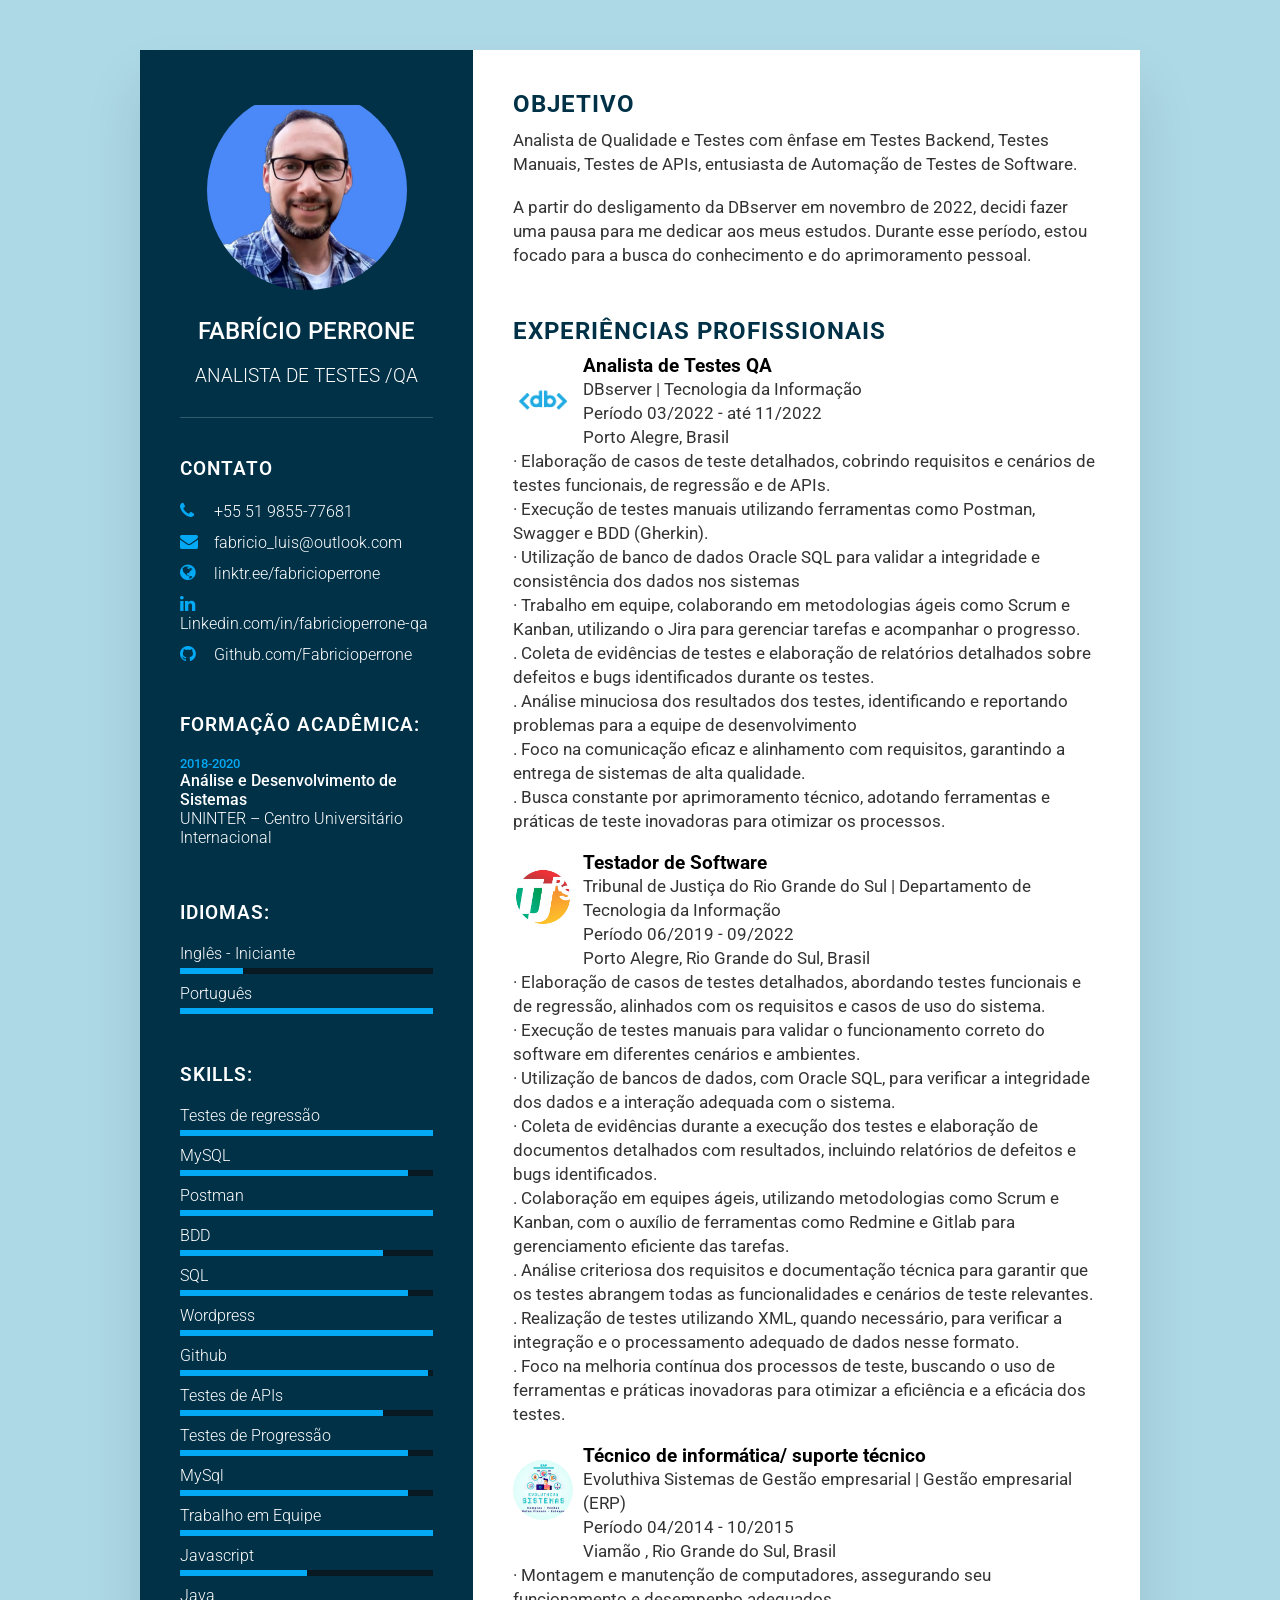
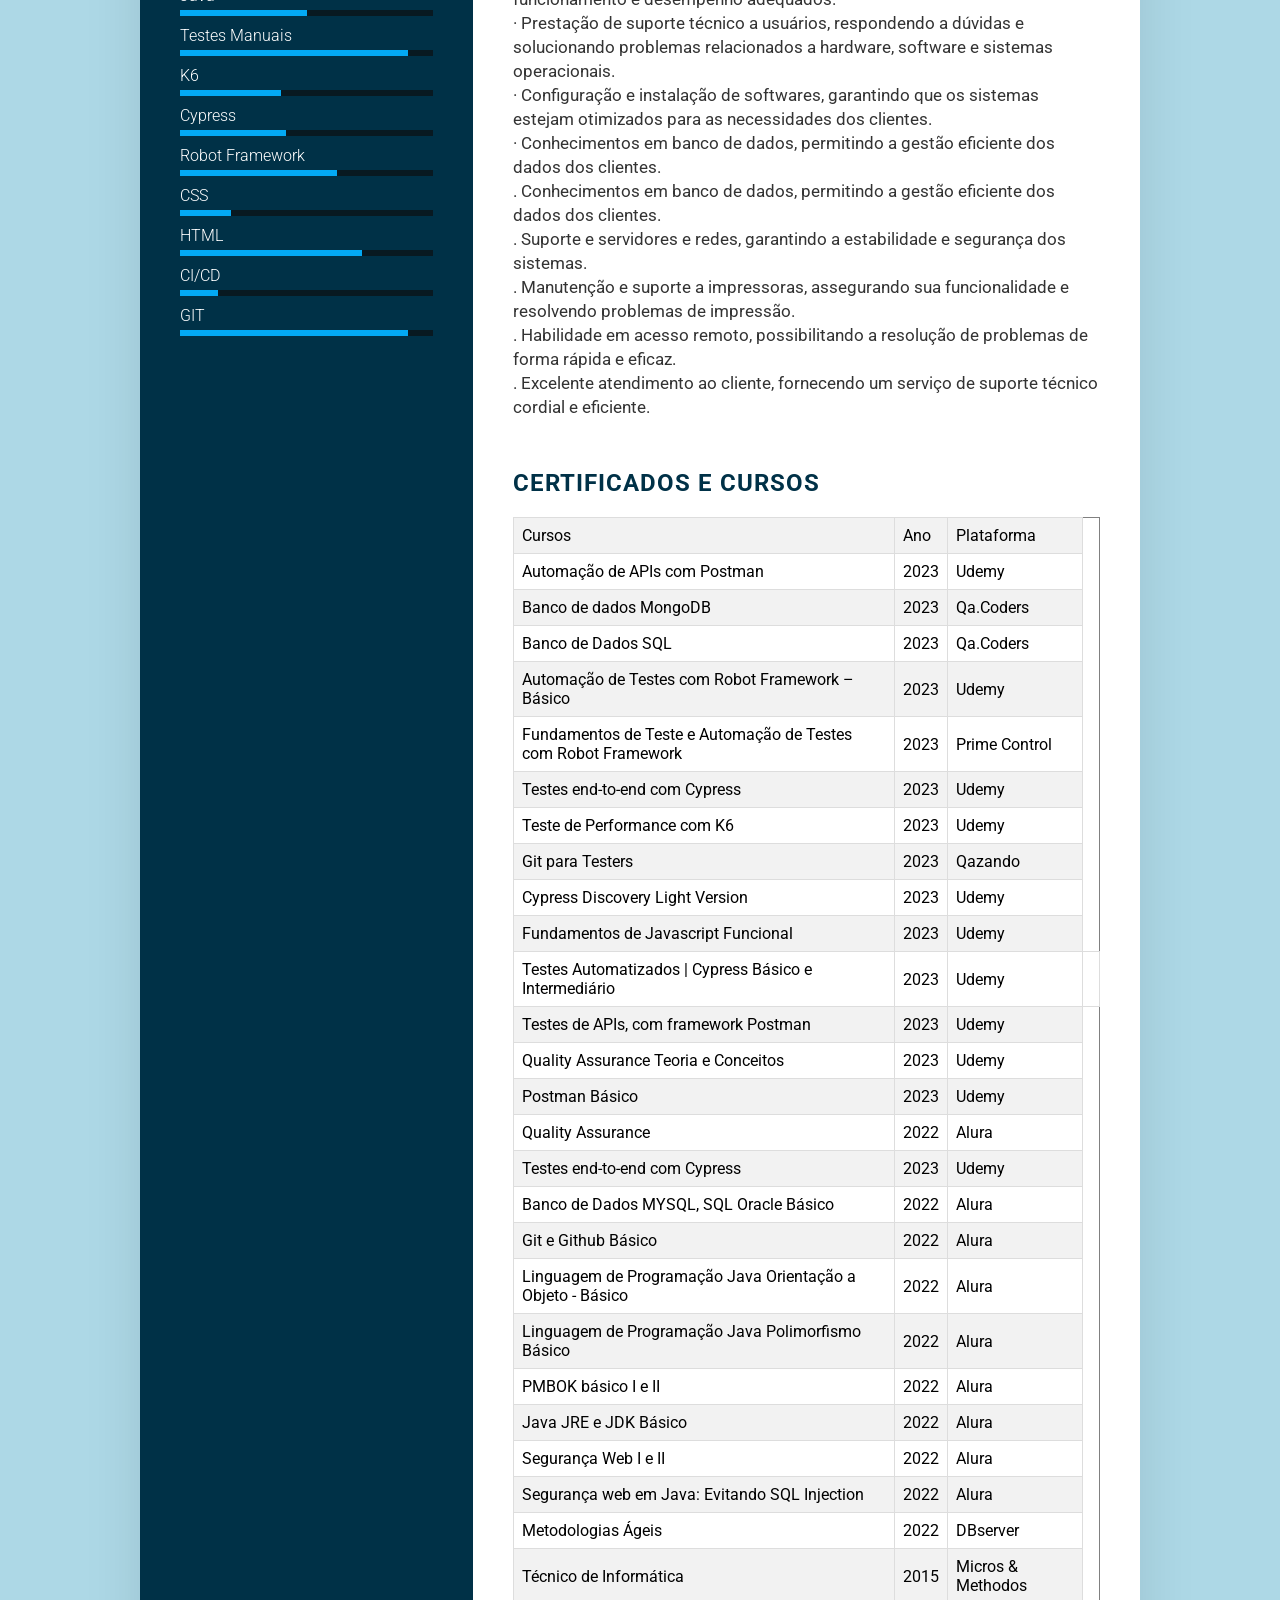
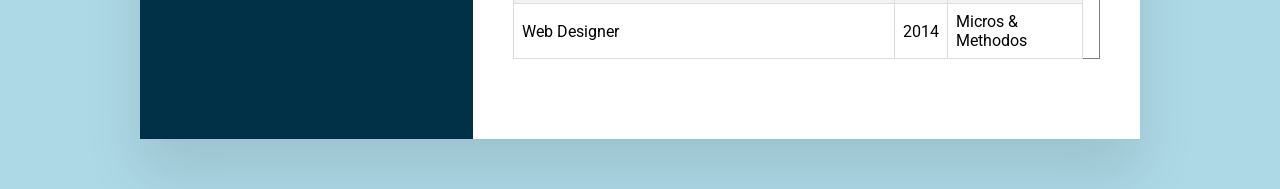
==== index.html @ db8739be "skills" ====
<!doctype html>
<html>
    <head>
        <meta charset="utf-8">
        <meta name="viewport" content="width=device-width, initial-scale=1.0">
        <title>Currículo</title>
        <link rel="stylesheet" type="text/css" href="css/style.css">
        <link rel="icon" type="image/jpg" href="images/bug.png" />
        <link rel="preconnect" href="https://fonts.googleapis.com">
        <link rel="preconnect" href="https://fonts.gstatic.com" crossorigin>
        <link href="https://fonts.googleapis.com/css2?family=Poppins&display=swap" rel="stylesheet">
        <link rel="stylesheet" href="https://cdnjs.cloudflare.com/ajax/libs/font-awesome/4.7.0/css/font-awesome.css" integrity="sha512-5A8nwdMOWrSz20fDsjczgUidUBR8liPYU+WymTZP1lmY9G6Oc7HlZv156XqnsgNUzTyMefFTcsFH/tnJE/+xBg==" crossorigin="anonymous" referrerpolicy="no-referrer" />
        <link rel="preconnect" href="https://fonts.googleapis.com">
        <link rel="preconnect" href="https://fonts.gstatic.com" crossorigin>
        <link href="https://fonts.googleapis.com/css2?family=Roboto:wght@300;400&display=swap" rel="stylesheet">
    </head>

    <body>
        <div class="container">

            <!-- Lado Esquerdo do currículo. -->

            <div class="left-Side"> <!-- Abre div lado esquerdo. -->
                <div class="profileText">
                    <div class="imgBx">
                        <img src="images/eu3 (1).jpg" width="300" height="250" width="180">
                        <!--<img src="images/eu.jpg" alt="Logo">-->
                    </div>
                    <h2>Fabrício Perrone<br><span>ANALISTA DE TESTES /QA</span></h2>
                </div>

                <!-- Parte de contato. -->

                <div class="contactInfo">
                    <h3 class="title">Contato</h3>
                    <ul>
                        <li>
                            <span class="icon"><i class="fa fa-phone" aria-hidden="true"></i>
                            </span>
                            <span class="text">+55 51 9855-77681</span>
                        </li>
                        <li>
                            <span class="icon"><i class="fa fa-envelope" aria-hidden="true"></i>
                            </span>
                            <span class="text">fabricio_luis@outlook.com</span>
                        </li>
                        <li>
                            <span class="icon"><i class="fa fa-globe" aria-hidden="true"></i>
                            </span>
                            <span class="text">linktr.ee/fabricioperrone</span>
                        </li>
                        <li>
                            <span class="icon"><i class="fa fa-linkedin" aria-hidden="true"></i>
                            </span>
                            <span class="text">Linkedin.com/in/fabricioperrone-qa</span>
                        </li>
                        <li>
                            <span class="icon"><i class="fa fa-github" aria-hidden="true"></i>
                            </span>
                            <span class="text">Github.com/Fabricioperrone</span>
                        </li>
                    </ul>
                </div>

                <!-- Minify-ContactInfo -->
                <!-- <div class="contactInfo"><h3 class="title">Contato</h3><ul><li><span class="icon"><i class="fa fa-phone" aria-hidden="true"></i></span><span class="text">+55 15 99813-8621</span></li><li><span class="icon"><i class="fa fa-envelope" aria-hidden="true"></i></span><span class="text">Vitorbelo99@gmail.com</span></li><li><span class="icon"><i class="fa fa-globe" aria-hidden="true"></i></span><span class="text">L1nq.com/PortfolioVitor</span></li><li><span class="icon"><i class="fa fa-linkedin" aria-hidden="true"></i></span><span class="text">Linkedin.com/in/vitor-belo</span></li><li><span class="icon"><i class="fa fa-github" aria-hidden="true"></i></span><span class="text">Github.com/vitorbelo</span></li></ul></div> -->

                <!-- Fim da parte de contato. -->

                <!-- Parte de educação. -->

                <div class="contactInfo education">
                    <h3 class="title">Formação acadêmica:</h3>
                    <ul>
                        <li>
                            <h5>2018-2020</h5>
                            <h4>Análise e Desenvolvimento de Sistemas</h4>
                            <h4>UNINTER – Centro Universitário Internacional </h4>
                        </li>
                    </ul>
                </div>

                <!-- Fim da parte de educação.  -->

                <!-- Parte de linguagem. -->

                <div class="contactInfo linguagem">
                    <h3 class="title">Idiomas:</h3>
                    <ul>
                        <li>
                            <span class="text">Inglês - Iniciante</span>
                            <span class="percent">
                                <div style="width: 25%;"></div>
                            </span>
                        </li>
                        <li>
                            <span class="text">Português</span>
                            <span class="percent">
                                <div style="width: 100%;"></div>
                            </span>
                        </li>
                    </ul>
                </div>
                <!--SKILLS-->
                <div class="contactInfo linguagem">
                    <h3 class="title">Skills:</h3>
                    <ul>
                        <li>
                            <span class="text">Testes de regressão</span>
                            <span class="percent">
                                <div style="width: 100%;"></div>
                            </span>
                        </li>
                        <li>
                            <span class="text">MySQL</span>
                            <span class="percent">
                                <div style="width: 90%;"></div>
                            </span>
                        </li>
                        <li>
                            <span class="text">Postman</span>
                            <span class="percent">
                                <div style="width: 100%;"></div>
                            </span>
                        </li>
                        <li>
                            <span class="text">BDD</span>
                            <span class="percent">
                                <div style="width: 80%;"></div>
                            </span>
                        </li>
                        <li>
                            <span class="text">SQL</span>
                            <span class="percent">
                                <div style="width: 90%;"></div>
                            </span>
                        </li>
                        <li>
                            <span class="text">Wordpress</span>
                            <span class="percent">
                                <div style="width: 100%;"></div>
                            </span>
                            <li>
                                <span class="text">Github</span>
                                <span class="percent">
                                    <div style="width: 98%;"></div>
                                </span>
                            </li>
                            <li>
                                <span class="text">Testes de APIs</span>
                                <span class="percent">
                                    <div style="width: 80%;"></div>
                                </span>
                            </li>
                            <li>
                                <span class="text">Testes de Progressão</span>
                                <span class="percent">
                                    <div style="width: 90%;"></div>
                                </span>
                            </li>
                            <li>
                                <span class="text">MySql</span>
                                <span class="percent">
                                    <div style="width: 90%;"></div>
                                </span>
                            </li>
                            <li>
                                <span class="text">Trabalho em Equipe</span>
                                <span class="percent">
                                    <div style="width: 100%;"></div>
                                </span>
                            </li>
                            <li>
                                <span class="text">Javascript</span>
                                <span class="percent">
                                    <div style="width: 50%;"></div>
                                </span>
                            </li>
                            <li>
                                <span class="text">Java</span>
                                <span class="percent">
                                    <div style="width: 50%;"></div>
                                </span>
                            </li>
                            <li>
                                <span class="text">Testes Manuais</span>
                                <span class="percent">
                                    <div style="width: 90%;"></div>
                                </span>
                            </li>
                            <li>
                                <span class="text">K6</span>
                                <span class="percent">
                                    <div style="width: 40%;"></div>
                                </span>
                            </li>
                            <li>
                                <span class="text">Cypress</span>
                                <span class="percent">
                                    <div style="width: 42%;"></div>
                                </span>
                            </li>
                            <li>
                                <span class="text">Robot Framework</span>
                                <span class="percent">
                                    <div style="width: 62%;"></div>
                                </span>
                            </li>
                            <li>
                                <span class="text">CSS</span>
                                <span class="percent">
                                    <div style="width: 20%;"></div>
                                </span>
                            </li>
                            <li>
                                <span class="text">HTML</span>
                                <span class="percent">
                                    <div style="width: 72%;"></div>
                                </span>
                            </li>
                            <li>
                                <span class="text">CI/CD</span>
                                <span class="percent">
                                    <div style="width: 15%;"></div>
                                </span>
                                <li>
                                <span class="text">GIT</span>
                                <span class="percent">
                                    <div style="width: 90%;"></div>
                                </span>
                            </li>
                        </li>
                    </ul>
                </div>
            </div> <!-- Fecha div lado esquerdo. -->
            


            <!-- Fim da parte de linguagem. -->

            <!-- Fim do lado esquerdo. -->

            <!-- Lado direito do currículo. -->

            <div class="right-Side"> <!-- Abre div lado direito. -->
                <div class="about">
                    <h2 class="title2">Objetivo</h2>
                    <p>
                        <!-- Adicione sua descrição pessoal aqui -->
                        <p>Analista de Qualidade e Testes com ênfase em Testes Backend, Testes Manuais, Testes de APIs, entusiasta de Automação de Testes de Software.</p><br>
                        <p>A partir do desligamento da DBserver em novembro de 2022, decidi fazer uma pausa para me dedicar aos meus estudos. Durante esse período, estou focado para a busca do conhecimento e do aprimoramento pessoal.</p>
                </div>
                <div class="about">
                    <div class="exp-prof">
                        <h2 class="title2">Experiências profissionais</h2>
                        <img src="./images/logo azul.png" alt="Imagem">
                        <div class="text">
                          <h3>Analista de Testes QA</h3>
                          <p>DBserver | Tecnologia da Informação</p>
                          <p>Período 03/2022 - até 11/2022</p>
                          <p>Porto Alegre, Brasil</p>
                        </div>
                    </div>
                        <div class="text">
                            <p>·  Elaboração de casos de teste detalhados, cobrindo requisitos e cenários de testes funcionais, de regressão e de APIs.
                            <br>· Execução de testes manuais utilizando ferramentas como Postman, Swagger e BDD (Gherkin).
                            <br>· Utilização de banco de dados Oracle SQL para validar a integridade e consistência dos dados nos sistemas 
                            <br>· Trabalho em equipe, colaborando em metodologias ágeis como Scrum e Kanban, utilizando o Jira para gerenciar tarefas e acompanhar o progresso. 
                            <br>. Coleta de evidências de testes e elaboração de relatórios detalhados sobre defeitos e bugs identificados durante os testes.
                            <br>. Análise minuciosa dos resultados dos testes, identificando e reportando problemas para a equipe de desenvolvimento
                            <br>. Foco na comunicação eficaz e alinhamento com requisitos, garantindo a entrega de sistemas de alta qualidade.
                            <br>. Busca constante por aprimoramento técnico, adotando ferramentas e práticas de teste inovadoras para otimizar os processos.
                        </p>
                        </div>
                    <div class="exp-prof">
                        <br>
                        <img src="./images/icon_TJRS.jpg" alt="Imagem">
                        <div class="text">
                            <h3>Testador de Software</h3>
                            <p>Tribunal de Justiça do Rio Grande do Sul | Departamento de Tecnologia da Informação</p>
                            <p>Período 06/2019 - 09/2022</p>
                            <p>Porto Alegre, Rio Grande do Sul, Brasil</p>
                        </div>
                    </div>
                        <div class="text">
                            <p>·  Elaboração de casos de testes detalhados, abordando testes funcionais e de regressão, alinhados com os requisitos e casos de uso do sistema.
                            <br>· Execução de testes manuais para validar o funcionamento correto do software em diferentes cenários e ambientes. 
                            <br>· Utilização de bancos de dados, com Oracle SQL, para verificar a integridade dos dados e a interação adequada com o sistema. 
                            <br>· Coleta de evidências durante a execução dos testes e elaboração de documentos detalhados com resultados, incluindo relatórios de defeitos e bugs identificados.
                            <br>. Colaboração em equipes ágeis, utilizando metodologias como Scrum e Kanban, com o auxílio de ferramentas como Redmine e Gitlab para gerenciamento eficiente das tarefas.
                            <br>. Análise criteriosa dos requisitos e documentação técnica para garantir que os testes abrangem todas as funcionalidades e cenários de teste relevantes.
                            <br>. Realização de testes utilizando XML, quando necessário, para verificar a integração e o processamento adequado de dados nesse formato.
                            <br>. Foco na melhoria contínua dos processos de teste, buscando o uso de ferramentas e práticas inovadoras para otimizar a eficiência e a eficácia dos testes.
                          </p>
                        </div>
                    <div class="exp-prof">
                        <br>
                        <img src="./images/evoluthiva sistemas.jpg" alt="Imagem">
                        <div class="text">
                            <h3>Técnico de informática/ suporte técnico</h3>
                            <p>Evoluthiva Sistemas de Gestão empresarial | Gestão empresarial (ERP)</p>
                            <p>Período 04/2014 - 10/2015</p>
                            <p>Viamão , Rio Grande do Sul, Brasil</p>
                        </div>
                    </div>
                        <div class="text">
                            <p>·  Montagem e manutenção de computadores, assegurando seu funcionamento e desempenho adequados. 
                            <br>· Prestação de suporte técnico a usuários, respondendo a dúvidas e solucionando problemas relacionados a hardware, software e sistemas operacionais.
                            <br>· Configuração e instalação de softwares, garantindo que os sistemas estejam otimizados para as necessidades dos clientes. 
                            <br>· Conhecimentos em banco de dados, permitindo a gestão eficiente dos dados dos clientes.  
                            <br>. Conhecimentos em banco de dados, permitindo a gestão eficiente dos dados dos clientes.
                            <br>. Suporte e servidores e redes, garantindo a estabilidade e segurança dos sistemas.
                            <br>. Manutenção e suporte a impressoras, assegurando sua funcionalidade e resolvendo problemas de impressão.
                            <br>. Habilidade em acesso remoto, possibilitando a resolução de problemas de forma rápida e eficaz.
                            <br>. Excelente atendimento ao cliente, fornecendo um serviço de suporte técnico cordial e eficiente.
                        </p>
                        </div>
                </div>
                <div class="about skills">
                    <!--<h2 class="title2">Competências</h2>
                    <div class="box">
                        <p>
                         Testes de regressão · Postman · WordPress · GitHub · Testes de Progressão · Testes de APIs ·  Kanban · Trabalho em equipe · MySQL · Banco de dados Oracle ·  Banco de dados ·  Microsoft Office · Microsoft Excel · Testes Funcionais · BDD · Cenários de Teste 
                        </p>-->
                    </div>
                    <div class="about skills">
                        <h2 class="title2">Certificados e Cursos</h2>
                        <div class="box">
                            <table border="1">
                                <tr>
                                    <td>Cursos</td>
                                    <td>Ano</td>
                                    <td>Plataforma</td>
                                    
                                    
                               
                                <tr>
                                    <td>Automação de APIs com Postman</td>
                                    <td>2023</td>
                                    <td>Udemy</td>
                                </tr>
                                <tr>
                                    <td>Banco de dados MongoDB</td>
                                    <td>2023</td>
                                    <td>Qa.Coders</td>
                                </tr>
                                <tr>
                                    <td>Banco de Dados SQL</td>
                                    <td>2023</td>
                                    <td>Qa.Coders</td>
                                </tr>
                                <tr>
                                    <td>Automação de Testes com Robot Framework – Básico</td>
                                    <td>2023</td>
                                    <td>Udemy</td>
                                </tr>
                                <tr>
                                    <td>Fundamentos de Teste e Automação de Testes com Robot Framework</td>
                                    <td>2023</td>
                                    <td>Prime Control</td>
                                </tr>
                            </tr>
                            <tr>
                                <td>Testes end-to-end com Cypress</td>
                                <td>2023</td>
                                <td>Udemy</td>
                            </tr>
                                <tr>
                                    <td>Teste de Performance com K6</td>
                                    <td>2023</td>
                                    <td>Udemy</td>
                                </tr>
                                <tr>
                                    <td>Git para Testers</td>
                                    <td>2023</td>
                                    <td>Qazando</td>
                                </tr>
                                <tr>
                                    <td>Cypress Discovery Light Version </td>
                                    <td>2023</td>
                                    <td>Udemy</td>
                                </tr>
                                <tr>
                                    <td>Fundamentos de Javascript Funcional</td>
                                    <td>2023</td>
                                    <td>Udemy</td>
                                </tr>
                                <tr>
                                    <td>Testes Automatizados | Cypress Básico e Intermediário</td>
                                    <td>2023</td>
                                    <td>Udemy<td>
                                </tr>
                                <tr>
                                    <td>Testes de APIs, com framework Postman</td>
                                    <td>2023</td>
                                    <td>Udemy</td>
                                </tr>
                                <tr>
                                    <td>Quality Assurance Teoria e Conceitos</td>
                                    <td>2023</td>
                                    <td>Udemy</td>
                                </tr>
                                <tr>
                                    <td>Postman Básico</td>
                                    <td>2023</td>
                                    <td>Udemy</td>
                                </tr>
                                <tr>
                                    <td>Quality Assurance</td>
                                    <td>2022</td>
                                    <td>Alura</td>
                                </tr>
                                <tr>
                                    <td>Testes end-to-end com Cypress</td>
                                    <td>2023</td>
                                    <td>Udemy</td>
                                </tr>
                                <tr>
                                    <td>Banco de Dados MYSQL, SQL Oracle Básico</td>
                                    <td>2022</td>
                                    <td>Alura</td>
                                </tr>
                                <tr>
                                    <td>Git e Github Básico</td>
                                    <td>2022</td>
                                    <td>Alura</td>
                                </tr>
                                <tr>
                                    <td>Linguagem de Programação Java Orientação a Objeto - Básico</td>
                                    <td>2022</td>
                                    <td>Alura</td>
                                </tr>
                                <tr>
                                    <td>Linguagem de Programação Java Polimorfismo Básico</td>
                                    <td>2022</td>
                                    <td>Alura</td>
                                </tr>
                                <tr>
                                    <td>PMBOK básico I e II</td>
                                    <td>2022</td>
                                    <td>Alura</td>
                                </tr>
                                <tr>
                                    <td>Java JRE e JDK Básico</td>
                                    <td>2022</td>
                                    <td>Alura</td>
                                </tr>
                                <tr>
                                    <td>Segurança Web I e II</td>
                                    <td>2022</td>
                                    <td>Alura</td>
                                </tr>
                                <tr>
                                    <td>Segurança web em Java: Evitando SQL Injection</td>
                                    <td>2022</td>
                                    <td>Alura</td>
                                </tr>
                                <tr>
                                    <td>Metodologias Ágeis</td>
                                    <td>2022</td>
                                    <td>DBserver</td>
                                </tr>
                                <tr>
                                    <td>Técnico de Informática</td>
                                    <td>2015</td>
                                    <td>Micros & Methodos</td>
                                </tr>
                                <tr>
                                    <td>Web Designer</td>
                                    <td>2014</td>
                                    <td>Micros & Methodos</td>
                                </tr>
                            </table>
                        </div>
                        
                </div>
                
            </div> <!-- Fecha div lado direito. -->

    </body>
</html>
---- css/style.css ----
*{
    margin: 0;
    padding: 0;
    box-sizing: border-box;
    font-family: 'Roboto', sans-serif;}

body{
    background: lightblue;
    display: flex;
    justify-content: center;
    align-items: center;
    min-height: 100vh;
}

.container {
    position: relative;
    width: 100%;
    max-width: 1000px;
    min-height: 1000px;
    background: #fff;
    margin: 50px;
    display: grid;
    grid-template-columns: 1fr 2fr;
    box-shadow: 0 35px 55px rgba(0, 0, 0, 0.1);
}

/* Começo do style da parte esquerda. */

.container .left-Side{
    position: relative;
    background: #003147;
    padding: 40px;
}

.profileText{
    position: relative;
    display: flex;
    flex-direction: column;
    align-items: center;
    padding-bottom: 20px;
    border-bottom: 1px solid rgba(255, 255, 255, 0.2);
}

.profileText .imgBx{
    position: relative;
    width: 200px;
    height: 200px;
    border-radius:50%;
    overflow: hidden;
}

.profileText .imgBx img{
    position: absolute;
    top: 0;
    left: 0;
    width: 100%;
    height: 100%;
    object-fit: cover;
}

.profileText h2{
    color: #fff;font-size: 1.5em;
    margin-top:20px;
    text-transform: uppercase;
    text-align: center;
    font-weight: 500;
    line-height: 1.8em;
}

.profileText h2 span{
    font-size: 0.8em;
    font-weight: 300;
}

.contactInfo {
    padding-top: 40px;
}

.title{
    color: #fff;
    text-transform: uppercase;
    font-weight: 600;
    letter-spacing: 1px;
    margin-bottom: 20px;
}

.contactInfo ul{
   position: relative; 
}

.contactInfo ul li{ 
    position: relative;
    list-style: none;
    margin: 10px 0;
    cursor: pointer;
}

.contactInfo ul li .icon{ 
    display: inline-block;
    width: 30px;
    font-size: 18px;
    color: #03a9f4;
}

.contactInfo ul li span{ 
    color: #fff;
    font-weight: 300;
}

.contactInfo.education li{
    margin-bottom:15px;
}

.contactInfo.education h5{
    color: #03a9f4;
    font-weight: 500;
}

.contactInfo.education h4:nth-child(2){
    color: #fff;
    font-weight: 500;
}

.contactInfo.education h4{
    color: #fff;
    font-weight: 300;
}

.contactInfo.linguagem .percent{
    position: relative;
    width: 100%;
    height: 6px;
    background: #081921;
    display: block;
    margin-top: 5px;
}

.contactInfo.linguagem .percent div{
    position: absolute;
    top: 0;
    left: 0;
    height: 100%;
    background: #03a9f4;
    
}

/* Fim do style da parte esquerda. */

/* Começo do style da parte direita. */

.container .right-Side{
    position: relative;
    background: #fff;
    padding: 40px;
}

.about{
    margin-bottom: 50px;
}

.about:last-child{
    margin-bottom: 0;
}

.title2{
    color: #003147;
    text-transform: uppercase;
    letter-spacing: 1px;
    margin-bottom: 10px;
}

p{
    color: #333;
    font-size: 17px;
    line-height: 1.5rem;
}
.exp-prof {
    width: 100%;
    overflow: hidden;
    /* Limpa o float */
}

img {
    float: left;
    /* Posiciona a imagem à esquerda */
    margin-right: 10px;
    /* Adapte a margem conforme necessário */
    margin-top: 15px;
    width: 60px;
    border-radius: 50px;
}

.text {
    overflow: hidden;
    /* Limpa o float */
}

h3,
p {
    margin: 0;
    /* Remove as margens padrão */
}
.text p span{
    text-transform: uppercase;
    /* color: #03a9f4; */
    font-weight: 500;
    font-size: 13px;
}
  
.about .box{
    display: flex;
    flex-direction: row;
    margin: 20px 0;
}

.about .box .tempo{
    min-width: 150px;
}

.about .box .tempo h5{
    text-transform: uppercase;
    color: #848c90;
    font-weight: 600;
}

.about .box .text h4{
    text-transform: uppercase;
    color: #003147;
    font-size: 16px;
}

.about .box .text span{
    text-transform: uppercase;
    color: #03a9f4;
    /* font-size: 16px; */
}

.skills .box{
    position: relative;
    width: 100%;
    /* display: grid; */
    /* grid-template-columns: 150px 1fr; */
    /* justify-content:center; */
    /* align-items:center; */
}

.skills .box p span{
    text-transform: uppercase;
    color: #03a9f4;
    font-weight: 500;
}


/* Fim do style da parte direita. */
/* CSS Tabela */
/* Estilo para a tabela */
table {
    width: 100%;
    border-collapse: collapse;
    margin-bottom: 20px;
}

/* Estilo para as células de cabeçalho */
th {
    background-color: #f2f2f2;
    font-weight: bold;
    padding: 8px;
    text-align: left;
    border: 1px solid #ddd;
}

/* Estilo para as células de dados */
td {
    padding: 8px;
    text-align: left;
    border: 1px solid #ddd;
}

/* Estilo para as linhas ímpares */
tr:nth-child(odd) {
    background-color: #f2f2f2;
}

/* Estilo para as linhas ao passar o mouse */
tr:hover {
    background-color: #ddd;
}
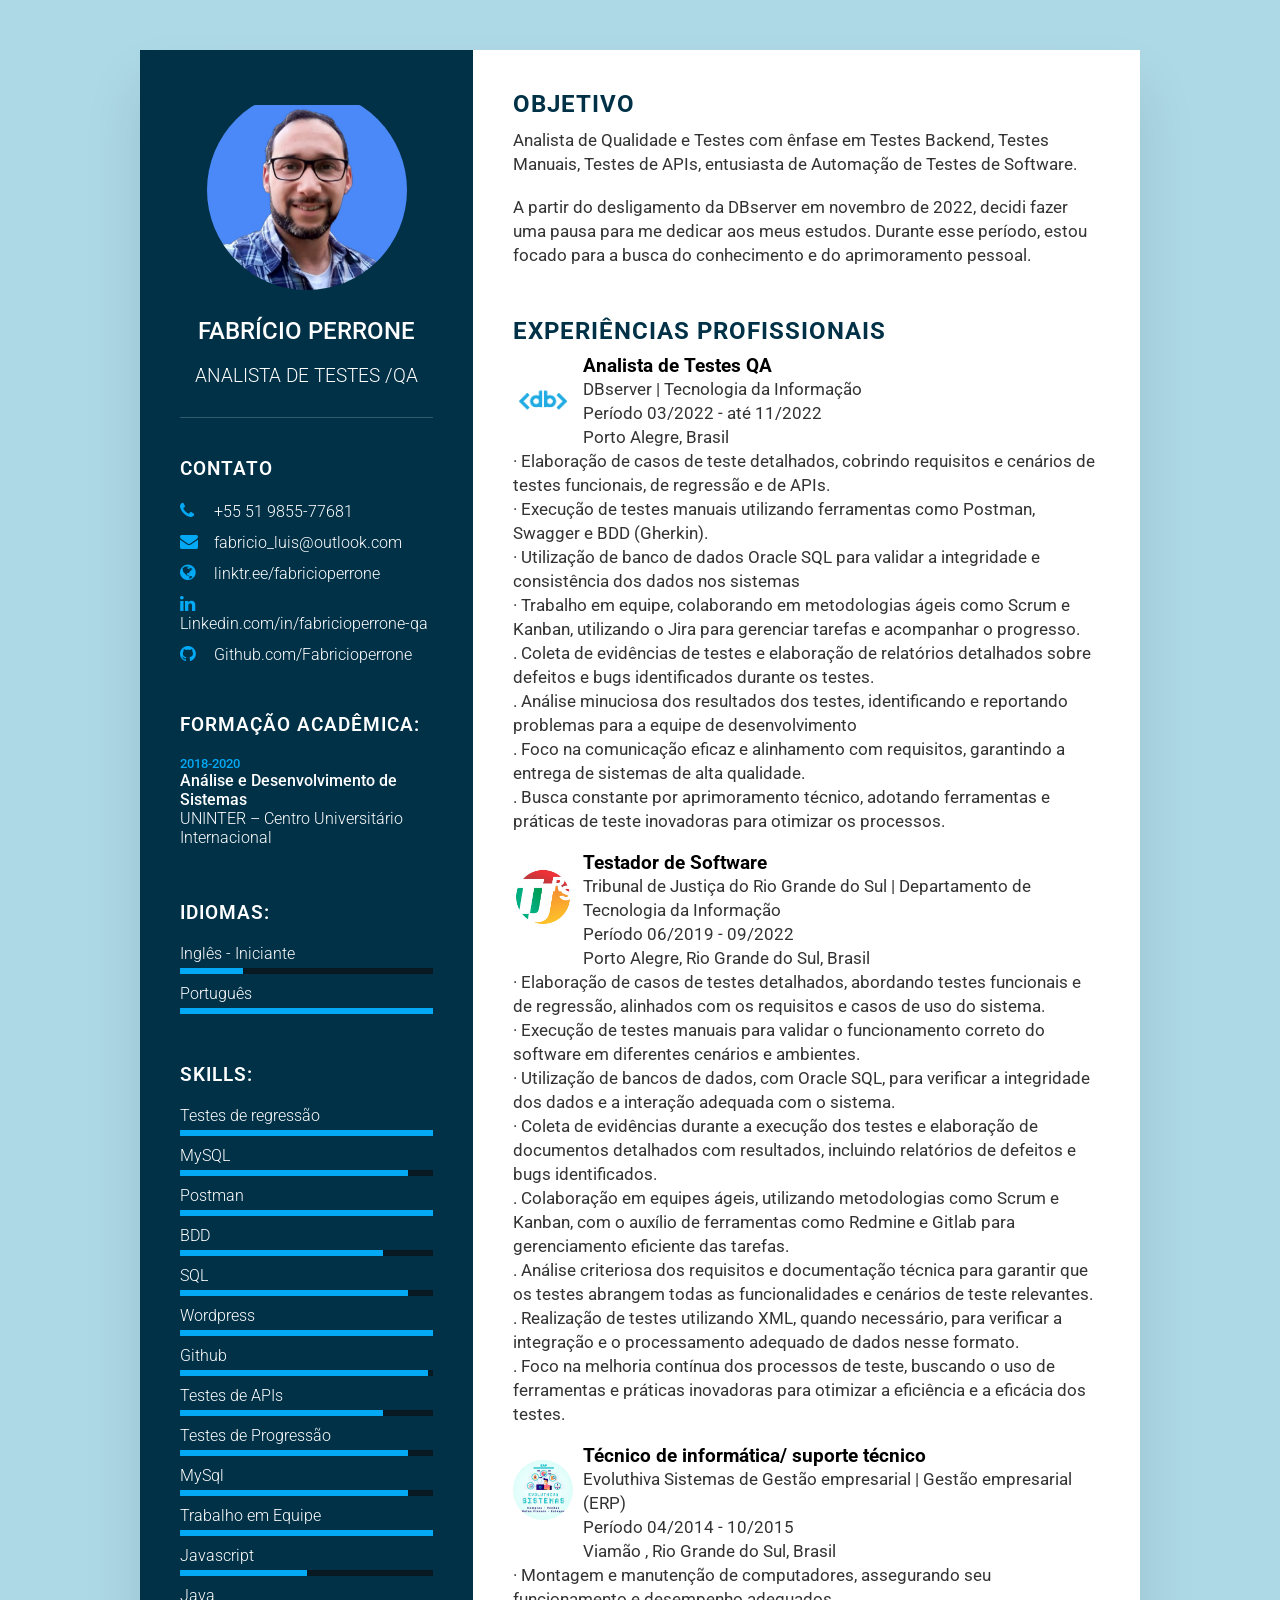
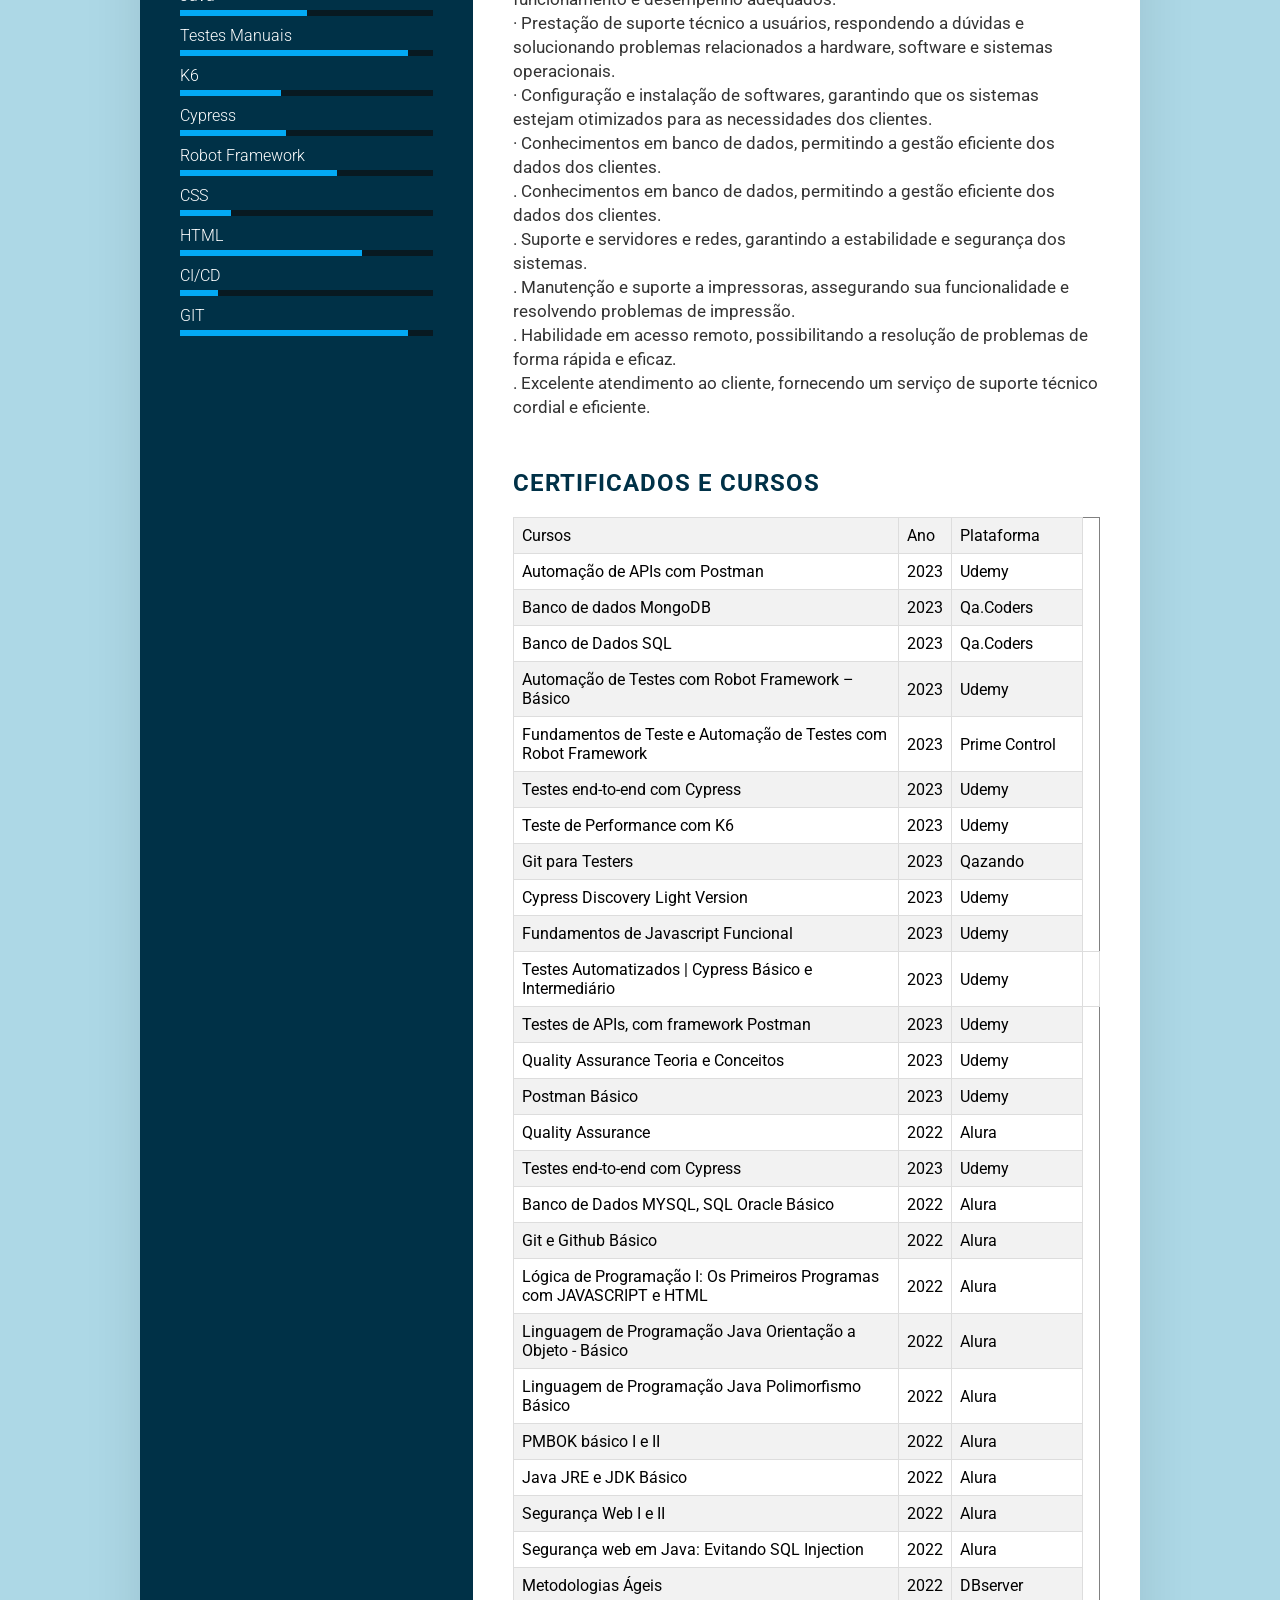
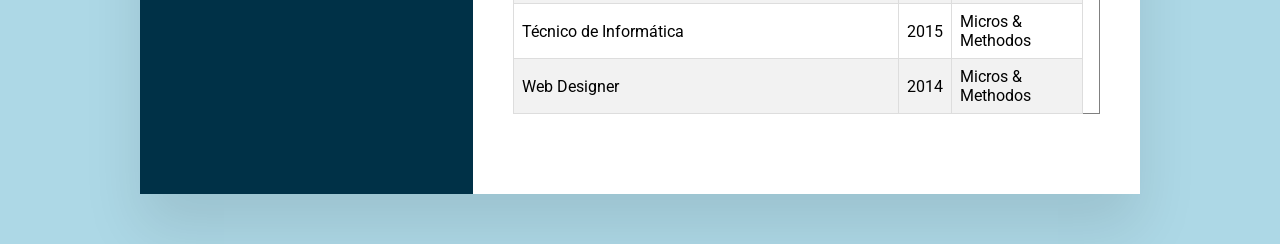
==== commit 73198856: "Atualização tabela cursos" ====
--- a/index.html
+++ b/index.html
@@ -426,6 +426,11 @@
                                     <td>Alura</td>
                                 </tr>
                                 <tr>
+                                    <td>Lógica de Programação I: Os Primeiros Programas com JAVASCRIPT e HTML</td>
+                                    <td>2022</td>
+                                    <td>Alura</td>
+                                </tr>
+                                <tr>
                                     <td>Linguagem de Programação Java Orientação a Objeto - Básico</td>
                                     <td>2022</td>
                                     <td>Alura</td>
@@ -476,6 +481,5 @@
                 </div>
                 
             </div> <!-- Fecha div lado direito. -->
-
     </body>
-</html>+</html>
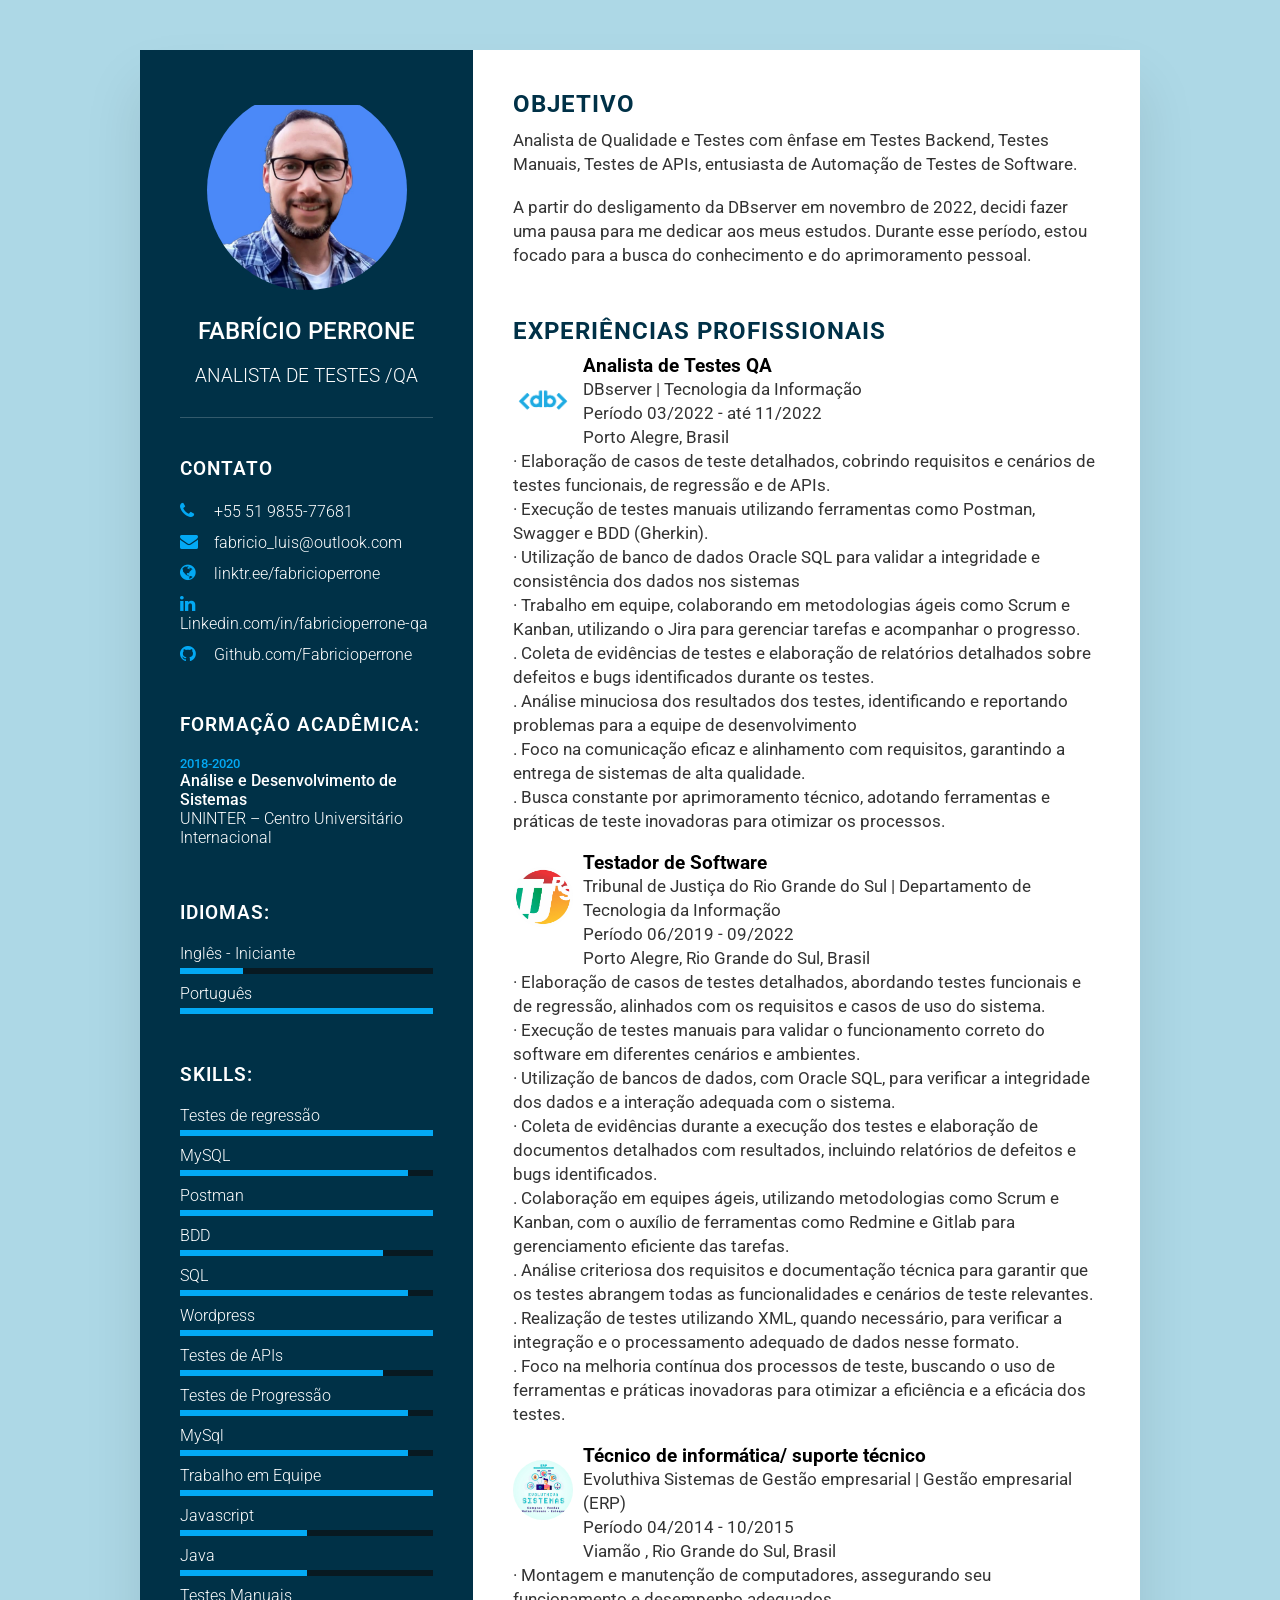
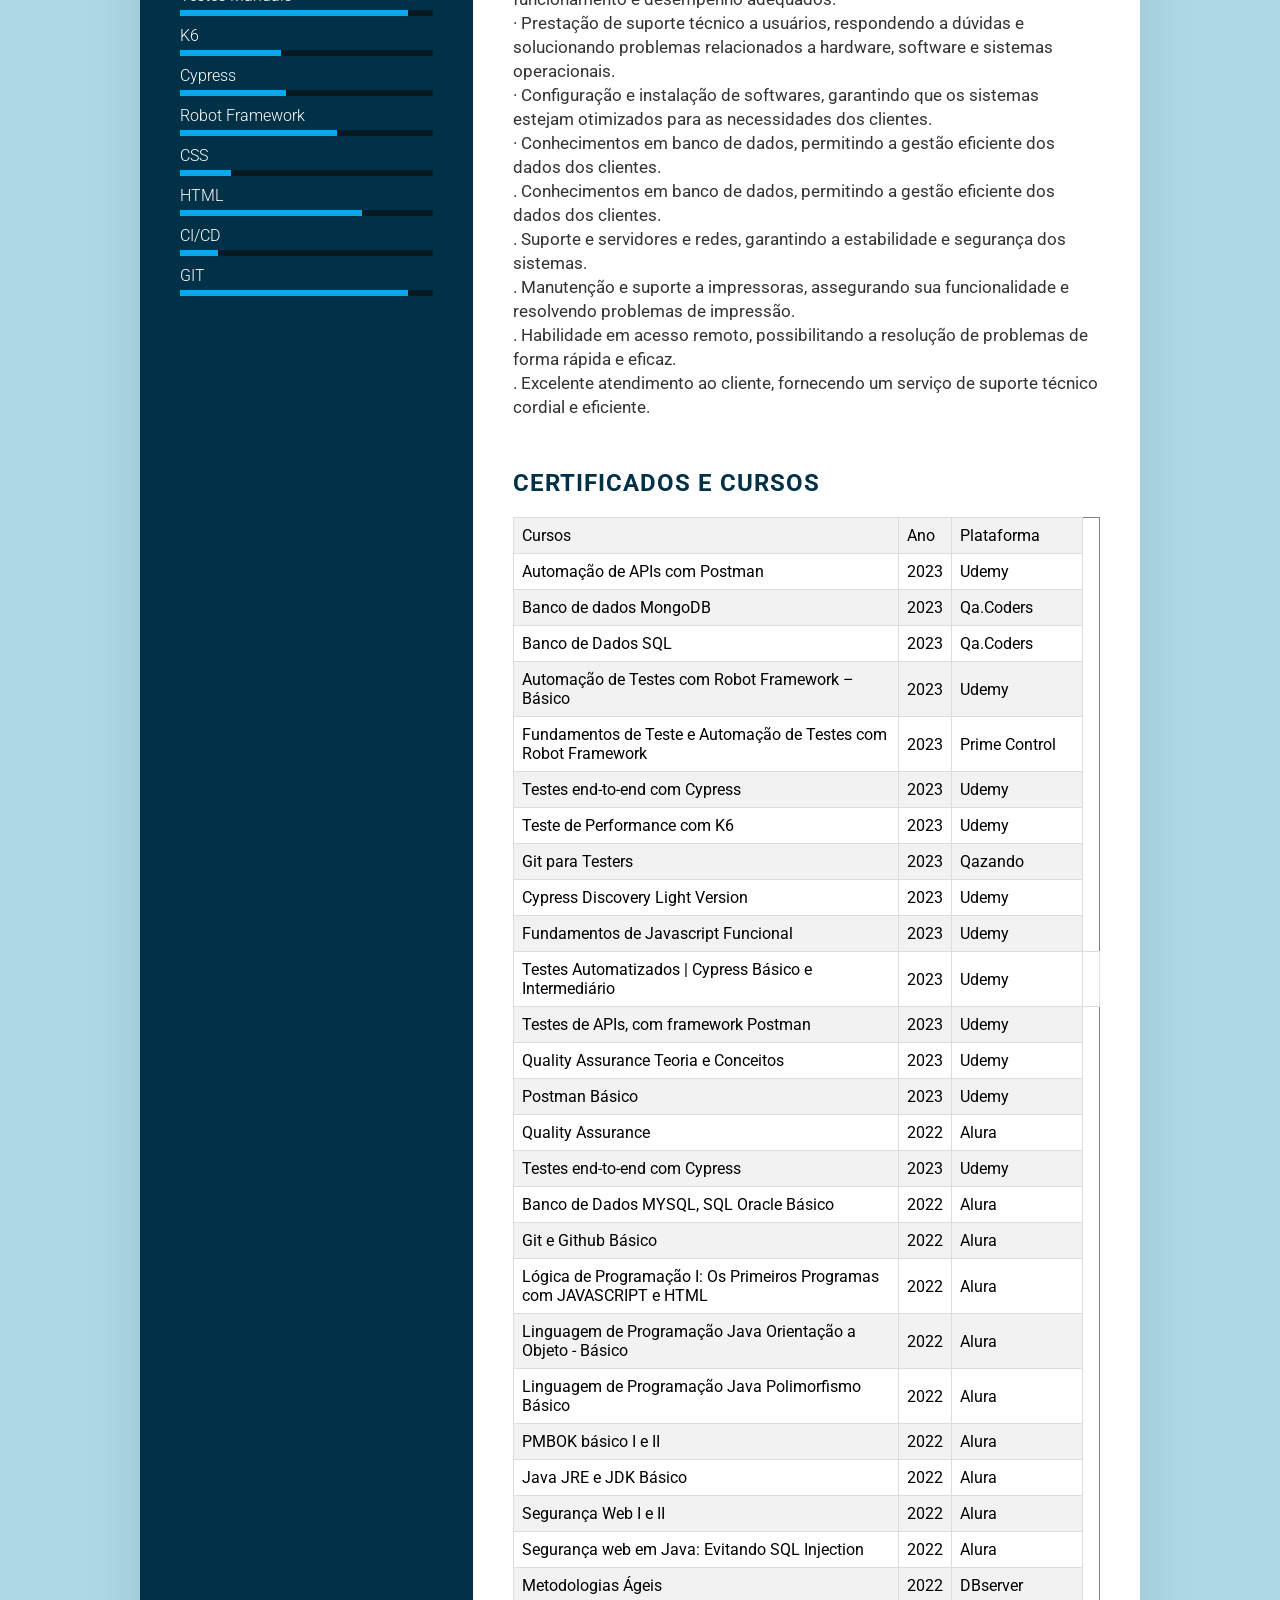
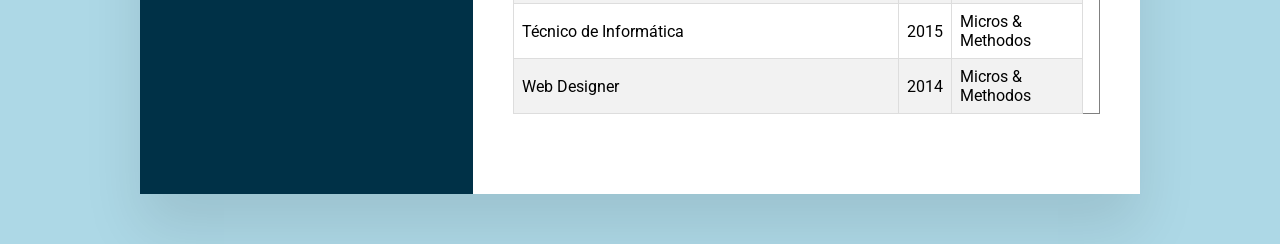
==== commit c0f2c221: "correção skills" ====
--- a/index.html
+++ b/index.html
@@ -141,10 +141,6 @@
                                 <div style="width: 100%;"></div>
                             </span>
                             <li>
-                                <span class="text">Github</span>
-                                <span class="percent">
-                                    <div style="width: 98%;"></div>
-                                </span>
                             </li>
                             <li>
                                 <span class="text">Testes de APIs</span>
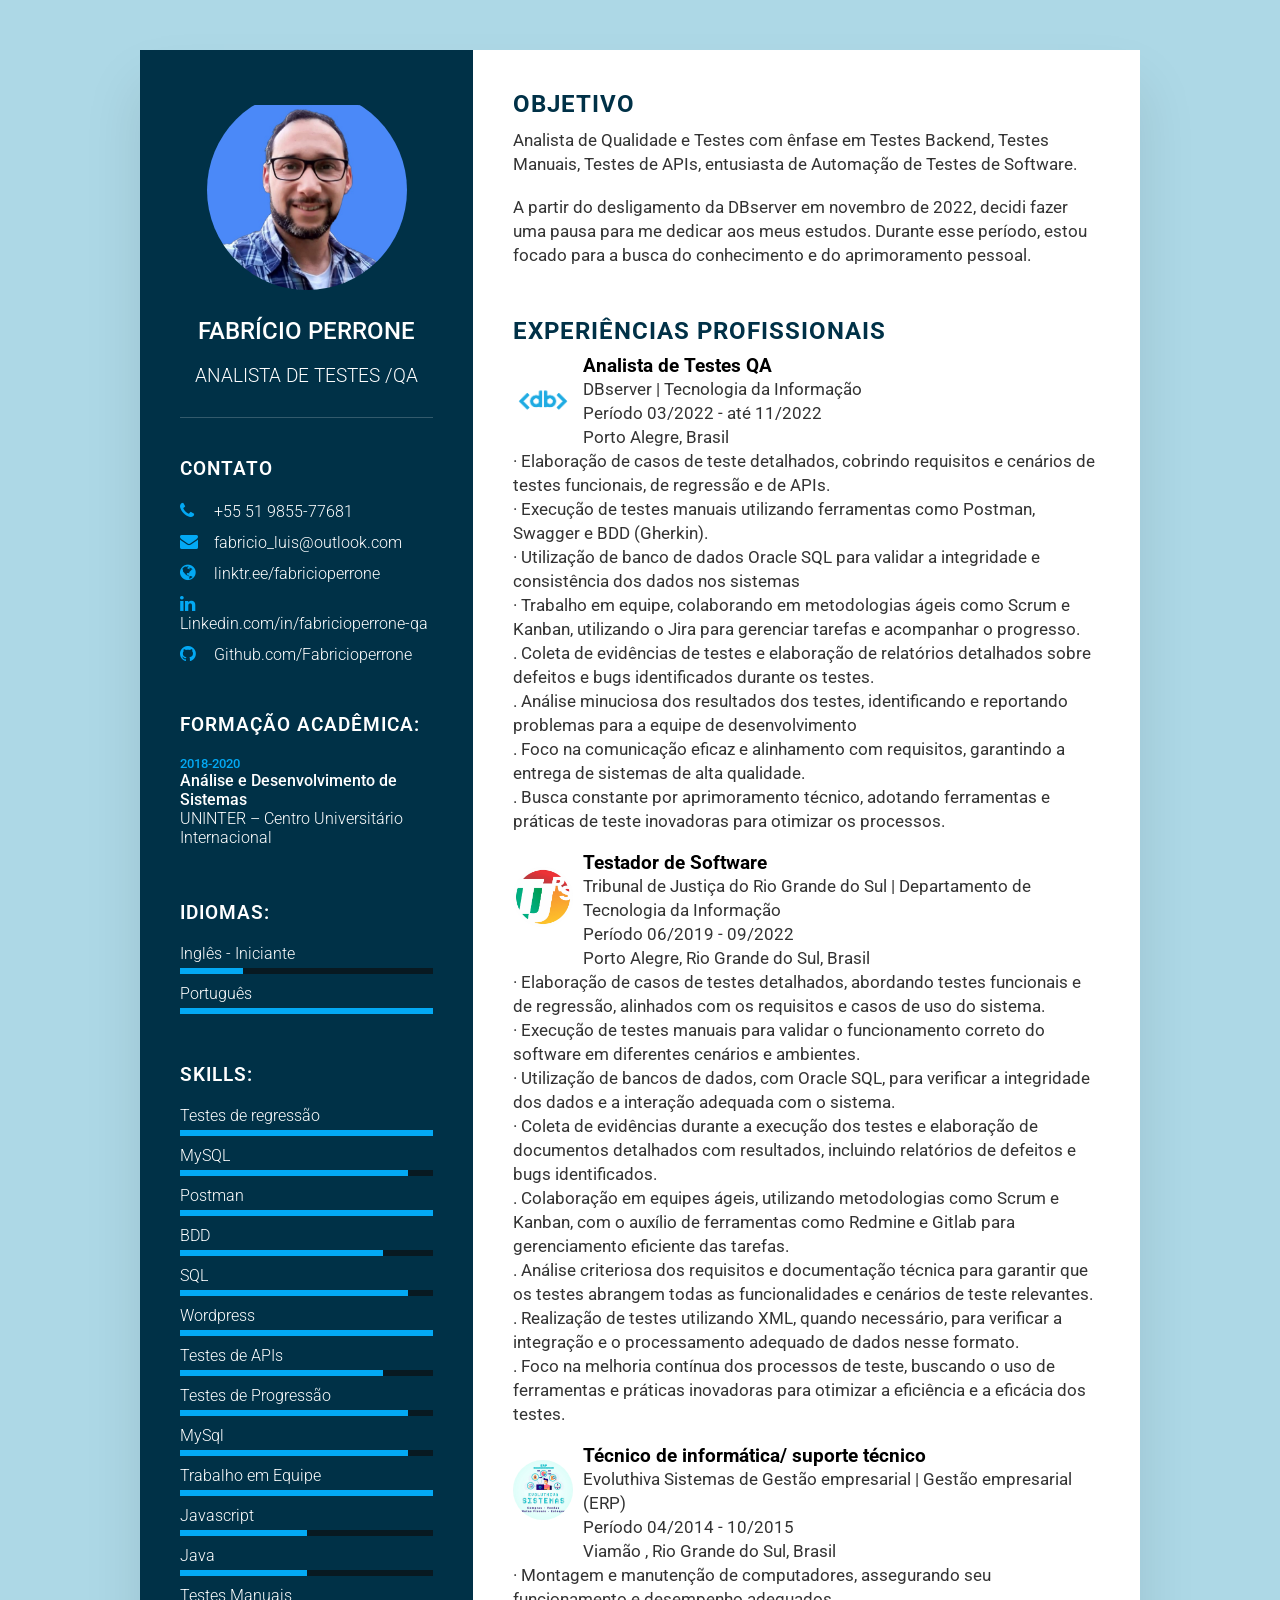
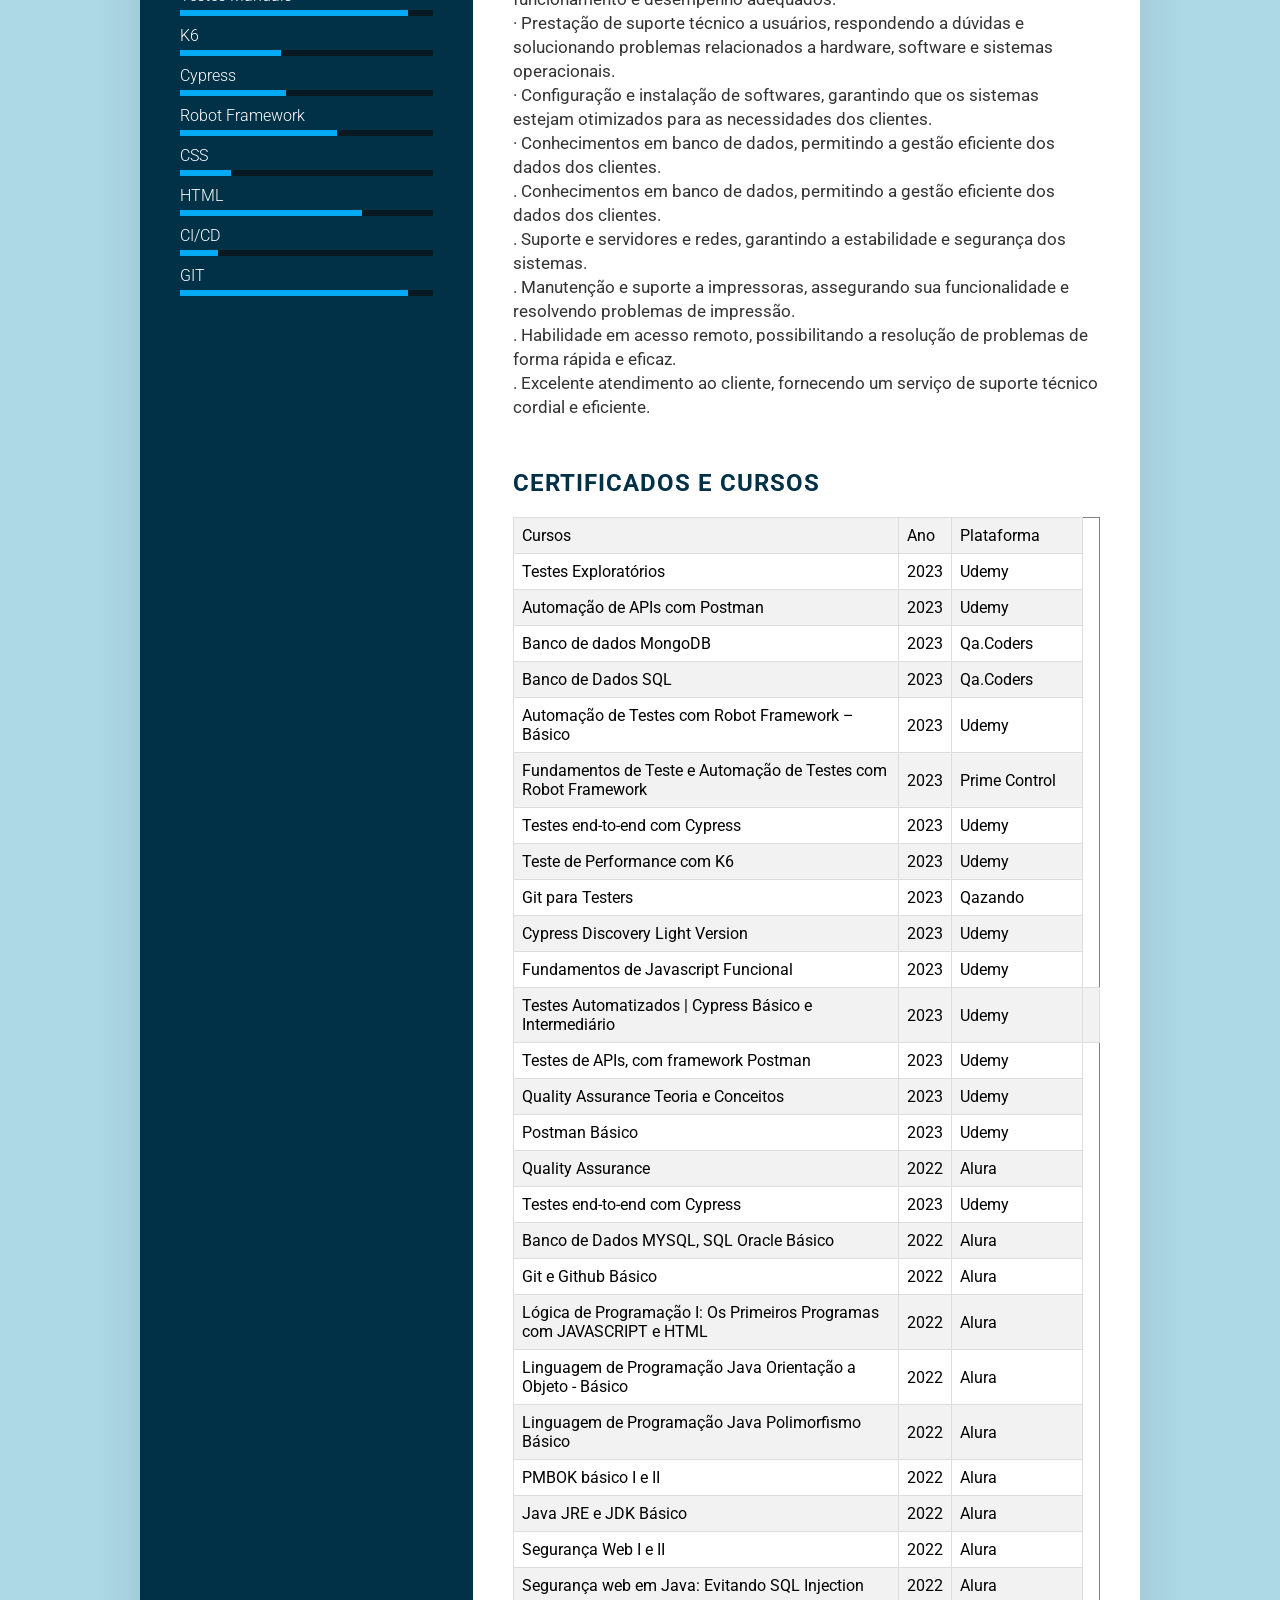
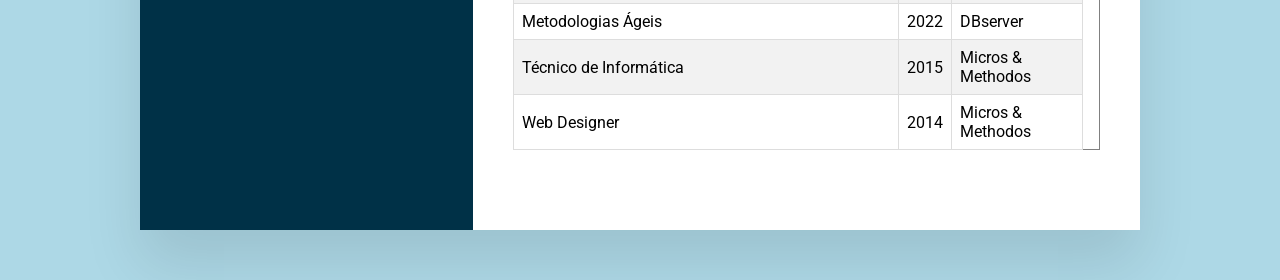
==== commit 810b10d6: "update tbl cursos - testes exploratorios" ====
--- a/index.html
+++ b/index.html
@@ -329,7 +329,11 @@
                                     <td>Plataforma</td>
                                     
                                     
-                               
+                                <tr>
+                                    <td>Testes Exploratórios</td>
+                                    <td>2023</td>
+                                    <td>Udemy</td>
+                                </tr>
                                 <tr>
                                     <td>Automação de APIs com Postman</td>
                                     <td>2023</td>
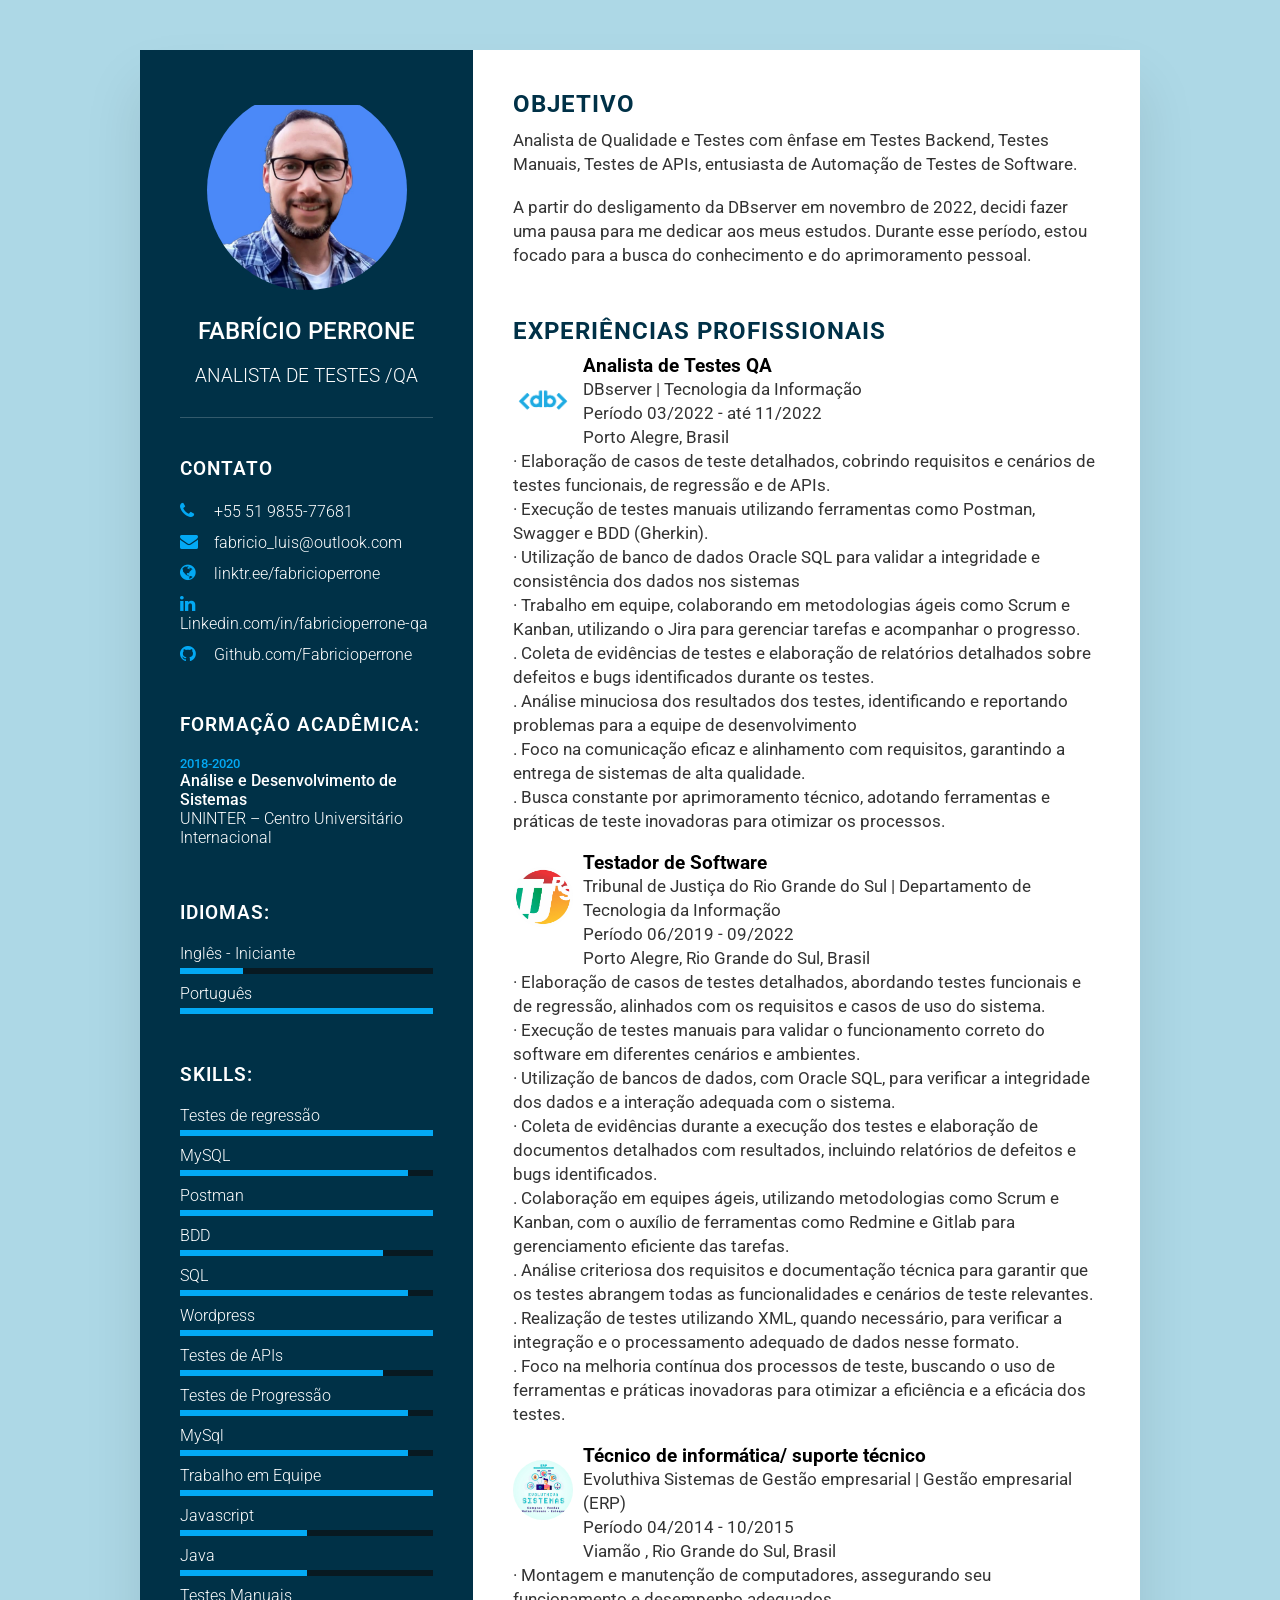
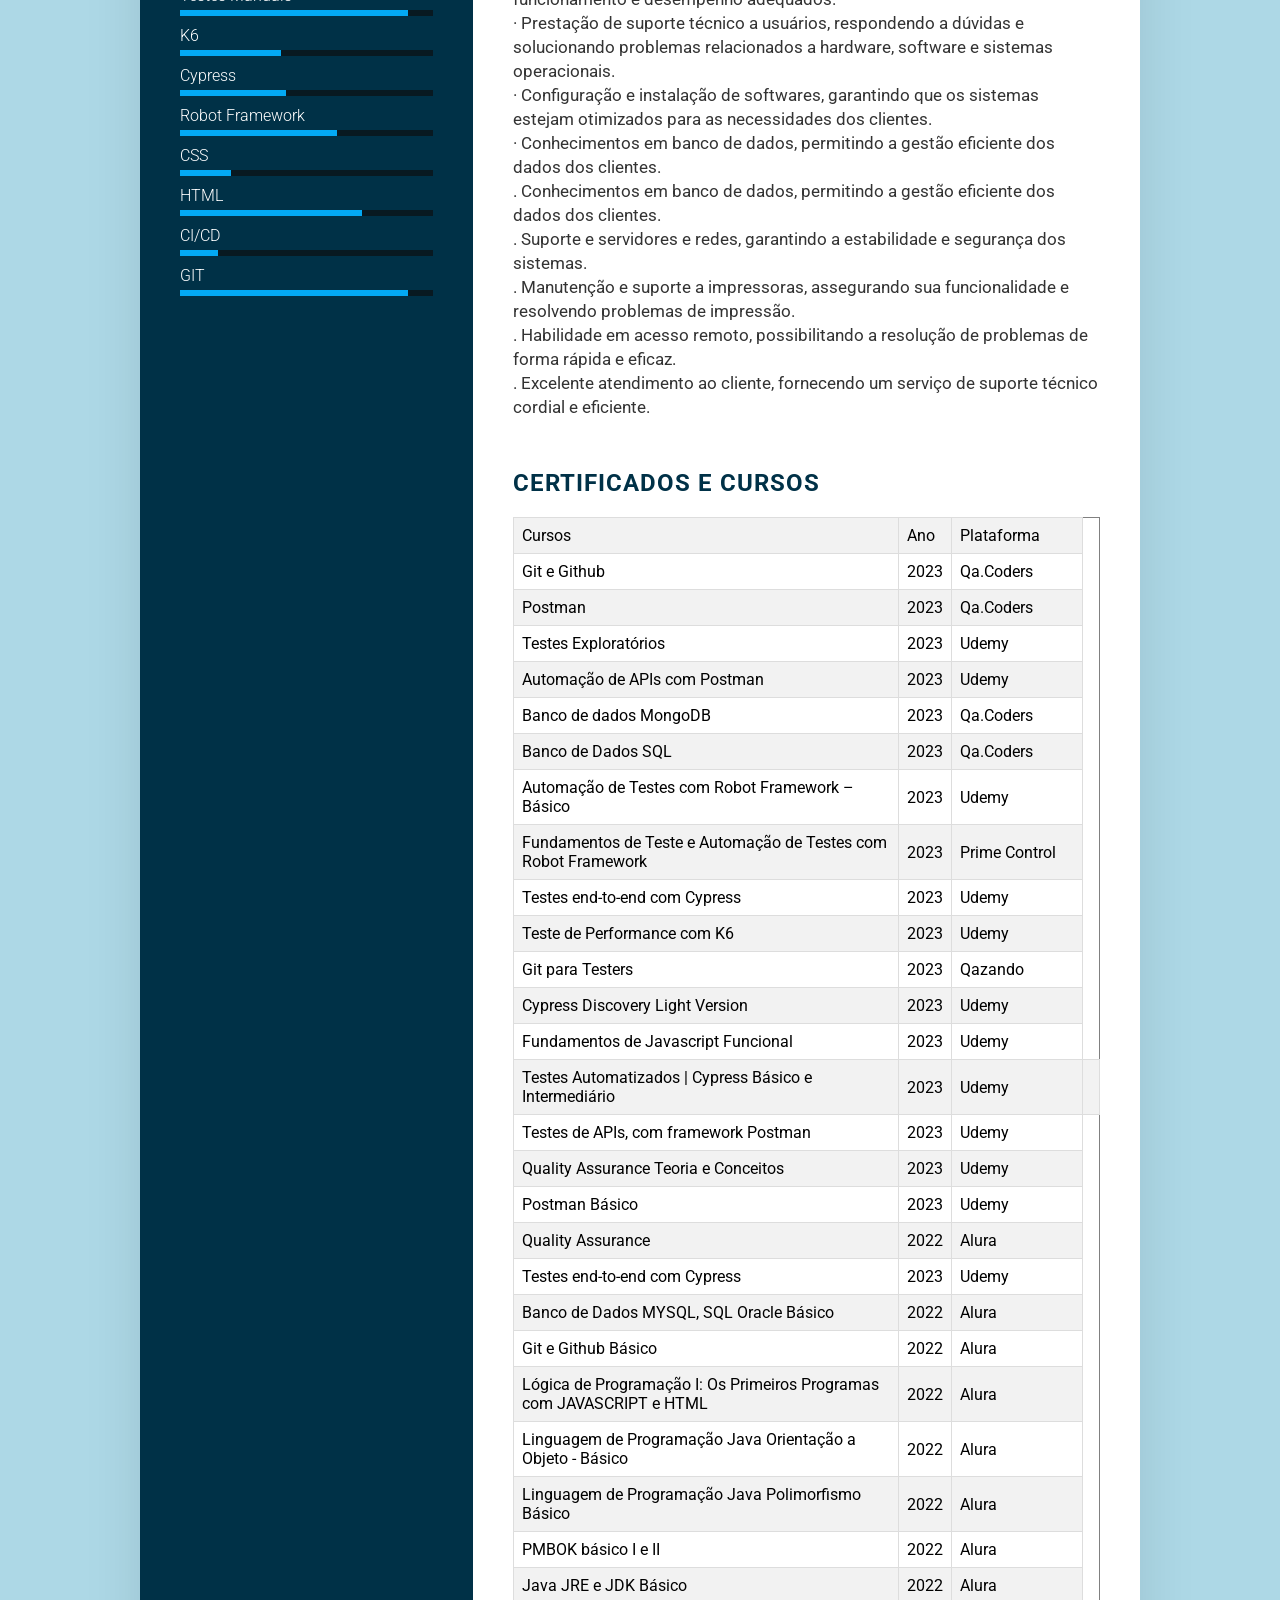
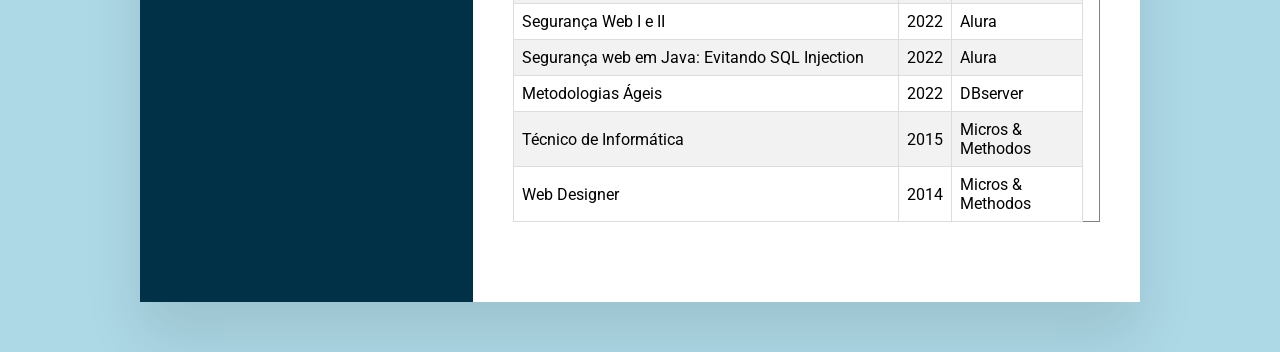
==== commit eca47fbc: "Atualização tabela de cursos" ====
--- a/index.html
+++ b/index.html
@@ -328,7 +328,16 @@
                                     <td>Ano</td>
                                     <td>Plataforma</td>
                                     
-                                    
+                                <tr>
+                                    <td>Git e Github</td>
+                                    <td>2023</td>
+                                    <td>Qa.Coders</td>
+                                </tr>
+                                <tr>
+                                    <td>Postman</td>
+                                    <td>2023</td>
+                                    <td>Qa.Coders</td>
+                                </tr>   
                                 <tr>
                                     <td>Testes Exploratórios</td>
                                     <td>2023</td>
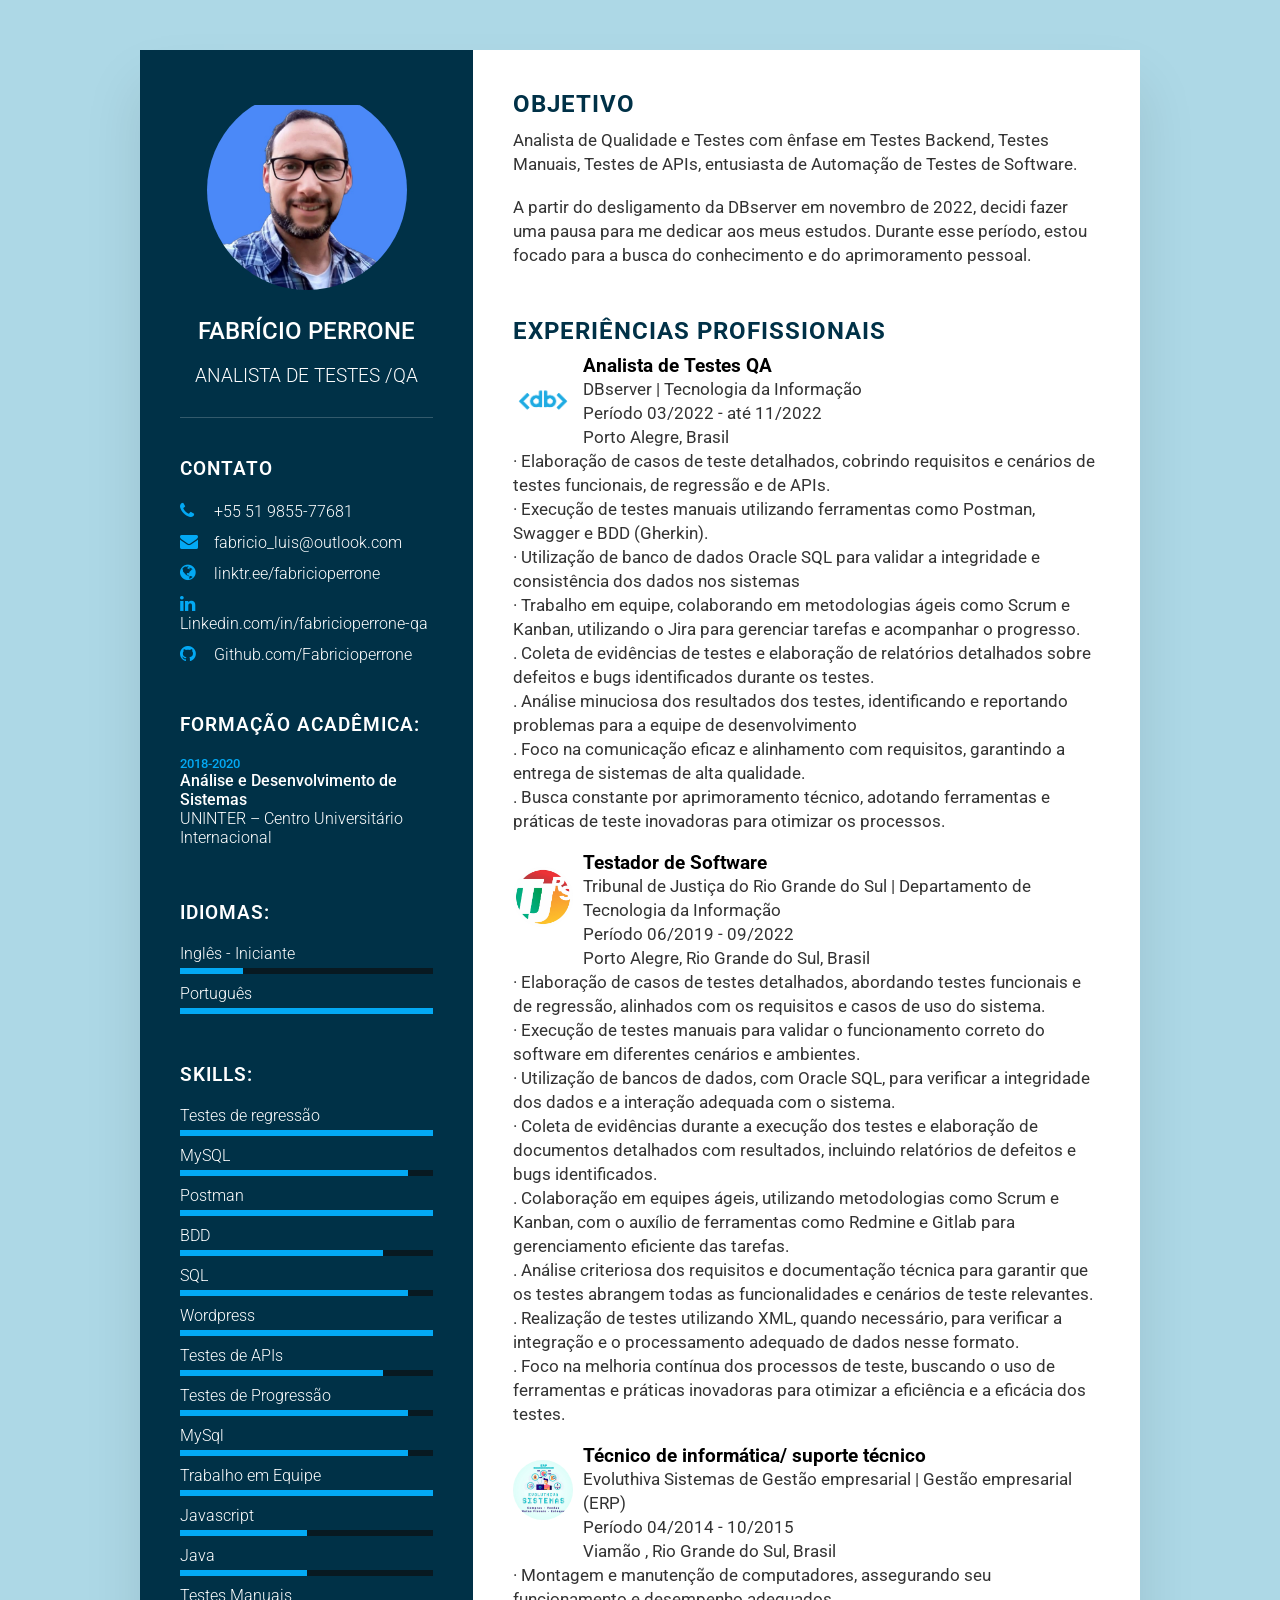
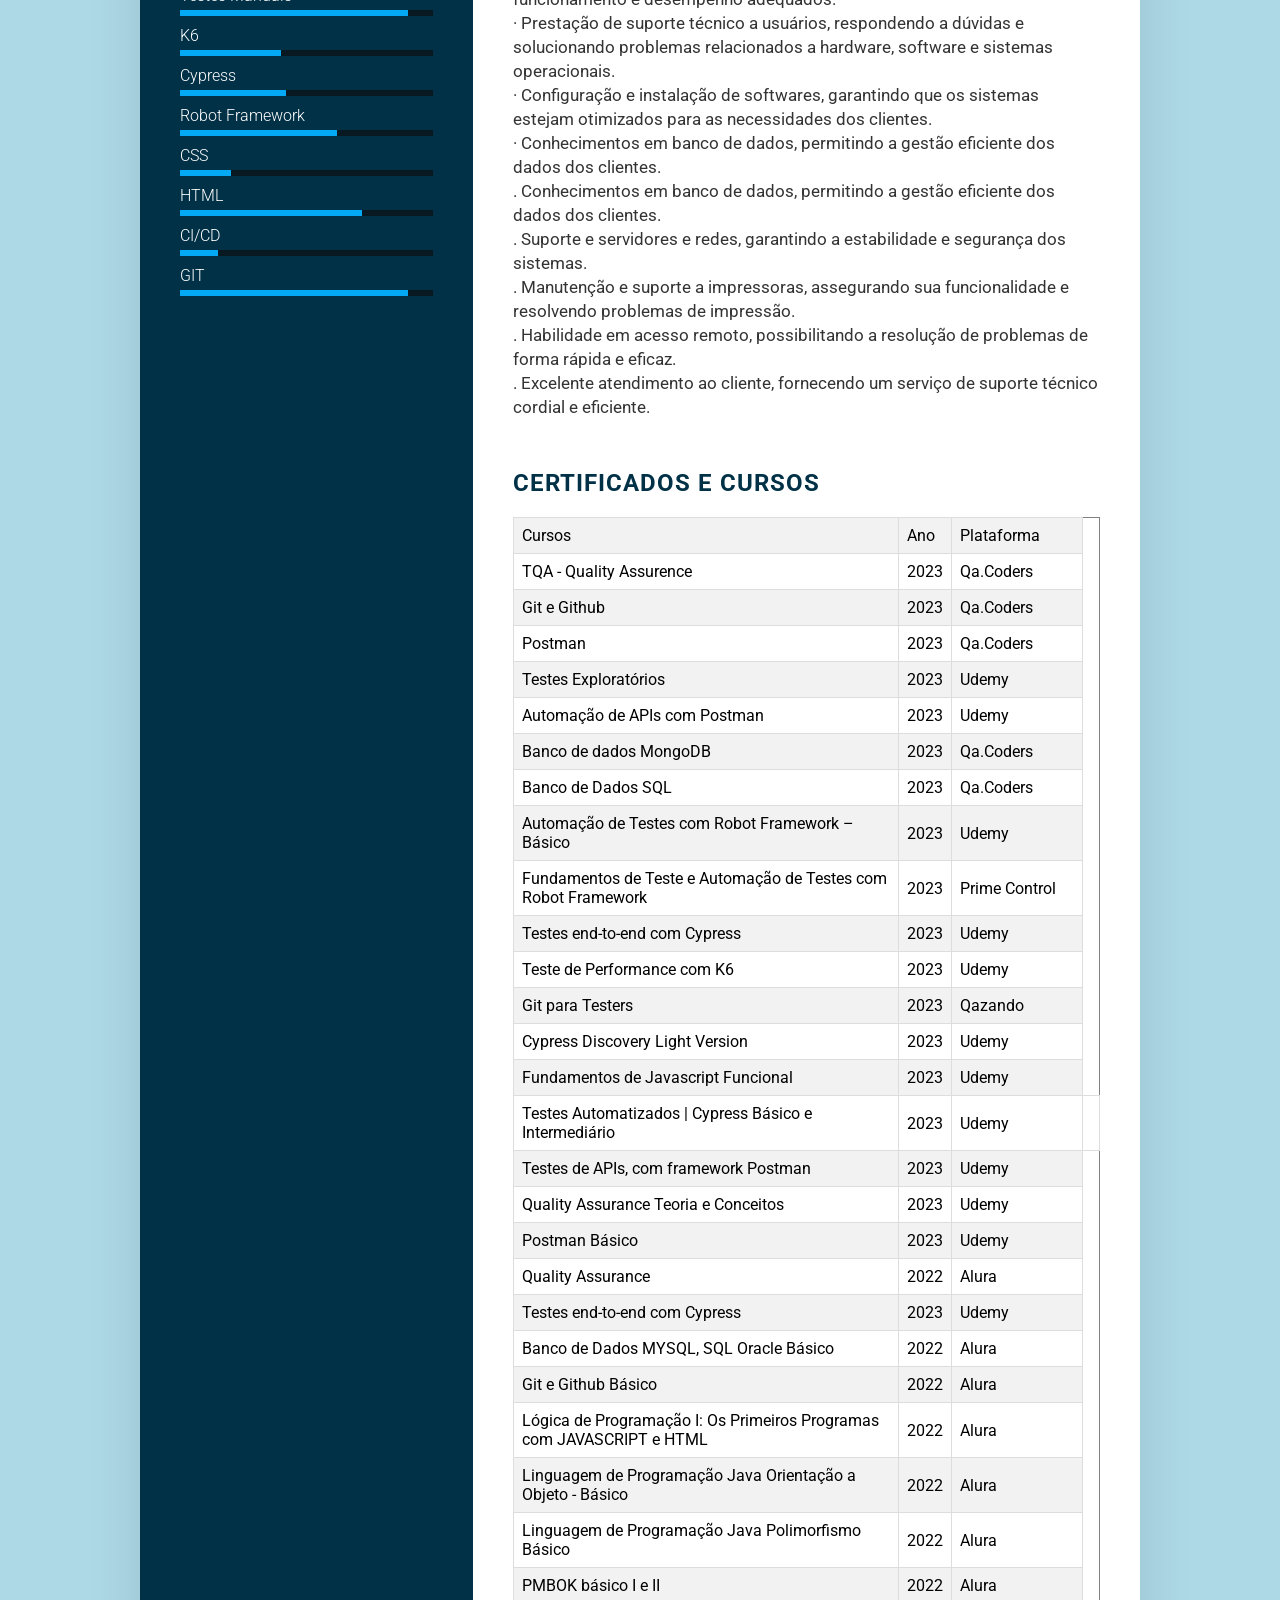
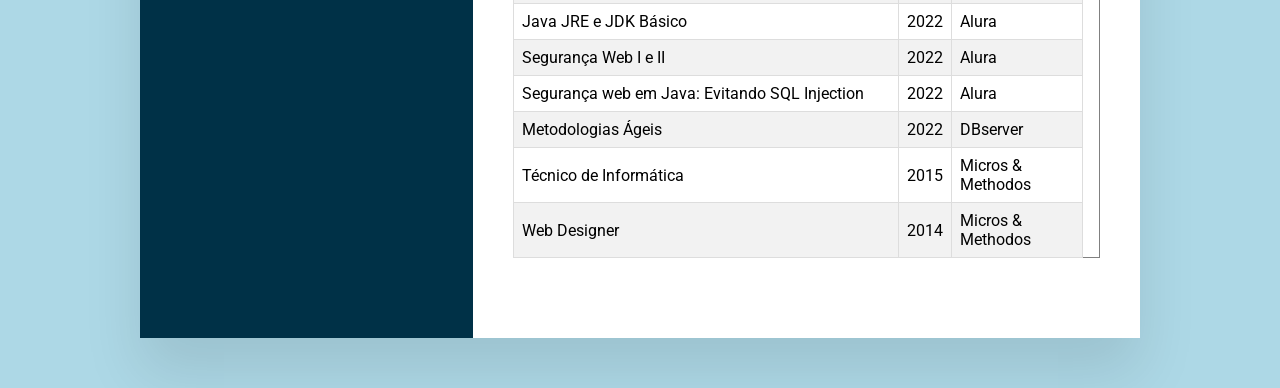
==== commit 4046fad9: "Curso TQA-QA" ====
--- a/index.html
+++ b/index.html
@@ -327,7 +327,11 @@
                                     <td>Cursos</td>
                                     <td>Ano</td>
                                     <td>Plataforma</td>
-                                    
+                                <tr>
+                                    <td>TQA - Quality Assurence</td>
+                                    <td>2023</td>
+                                    <td>Qa.Coders</td>
+                                </tr>    
                                 <tr>
                                     <td>Git e Github</td>
                                     <td>2023</td>
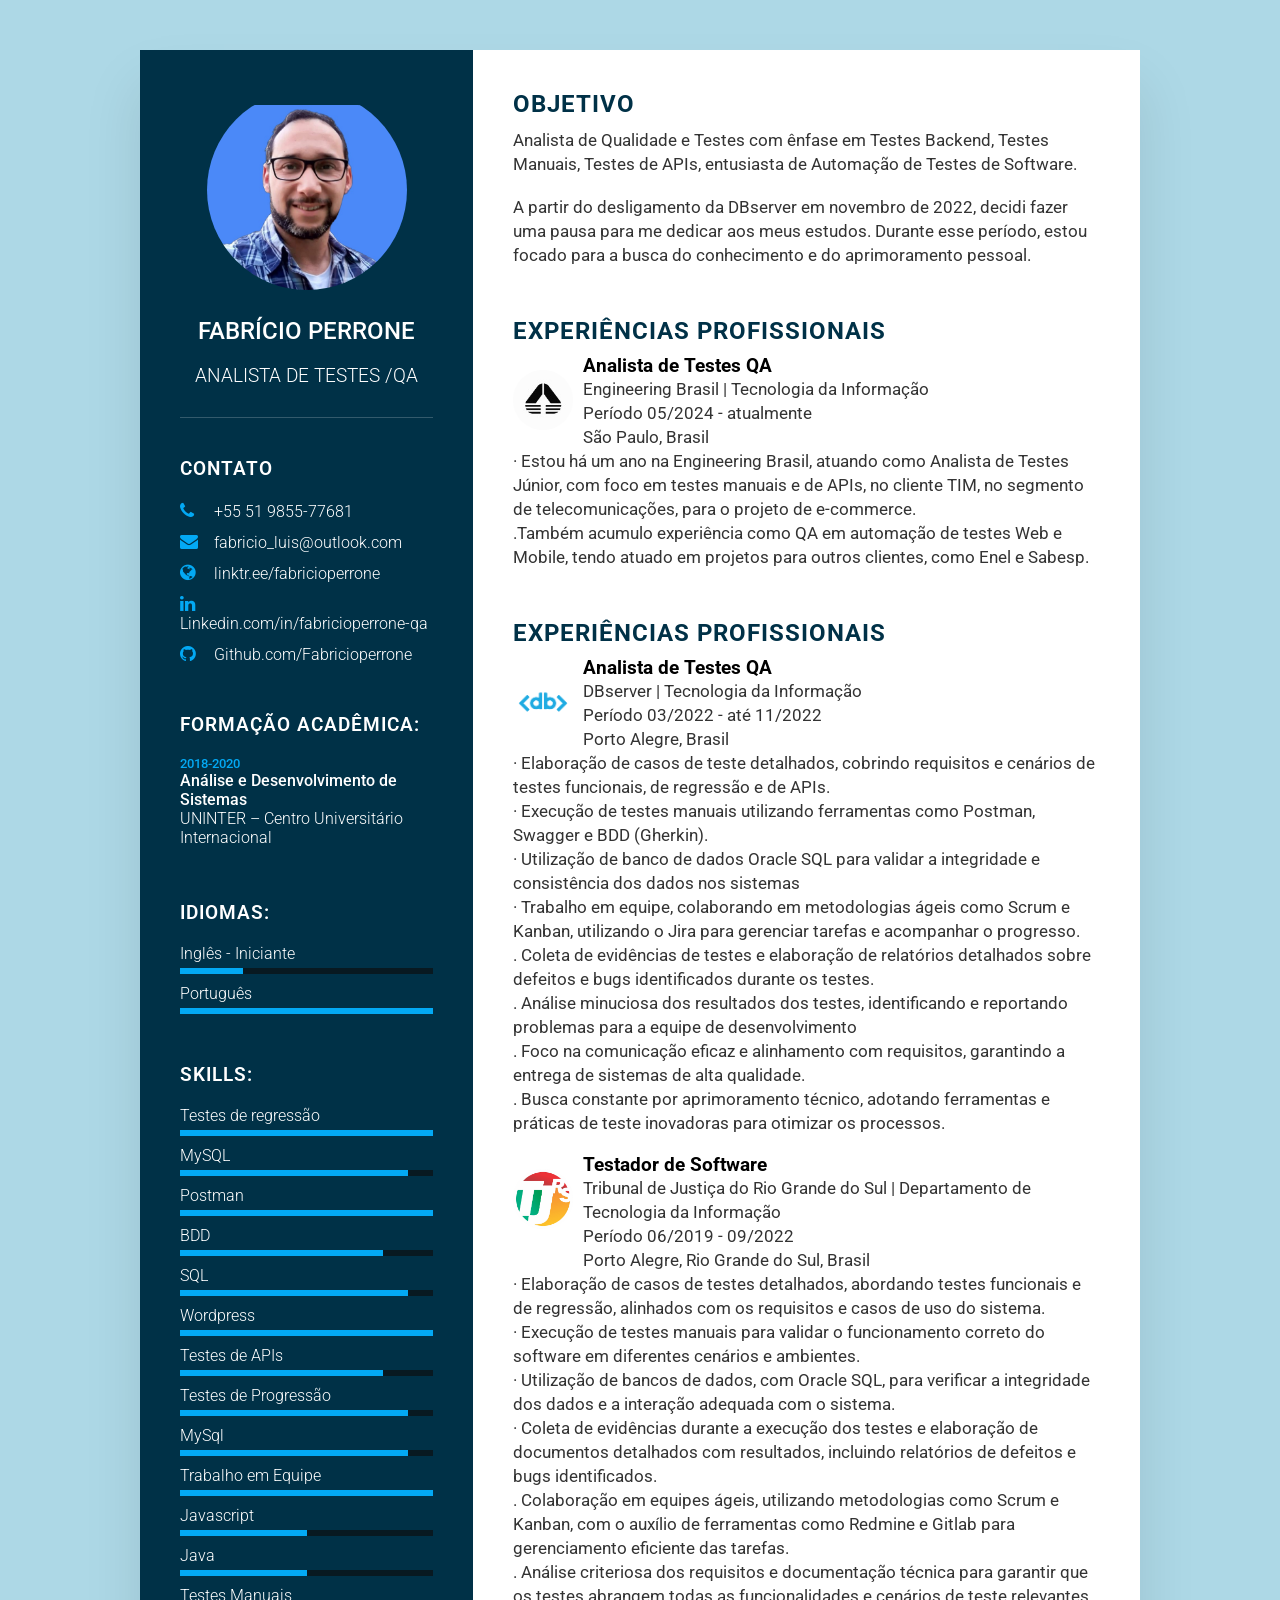
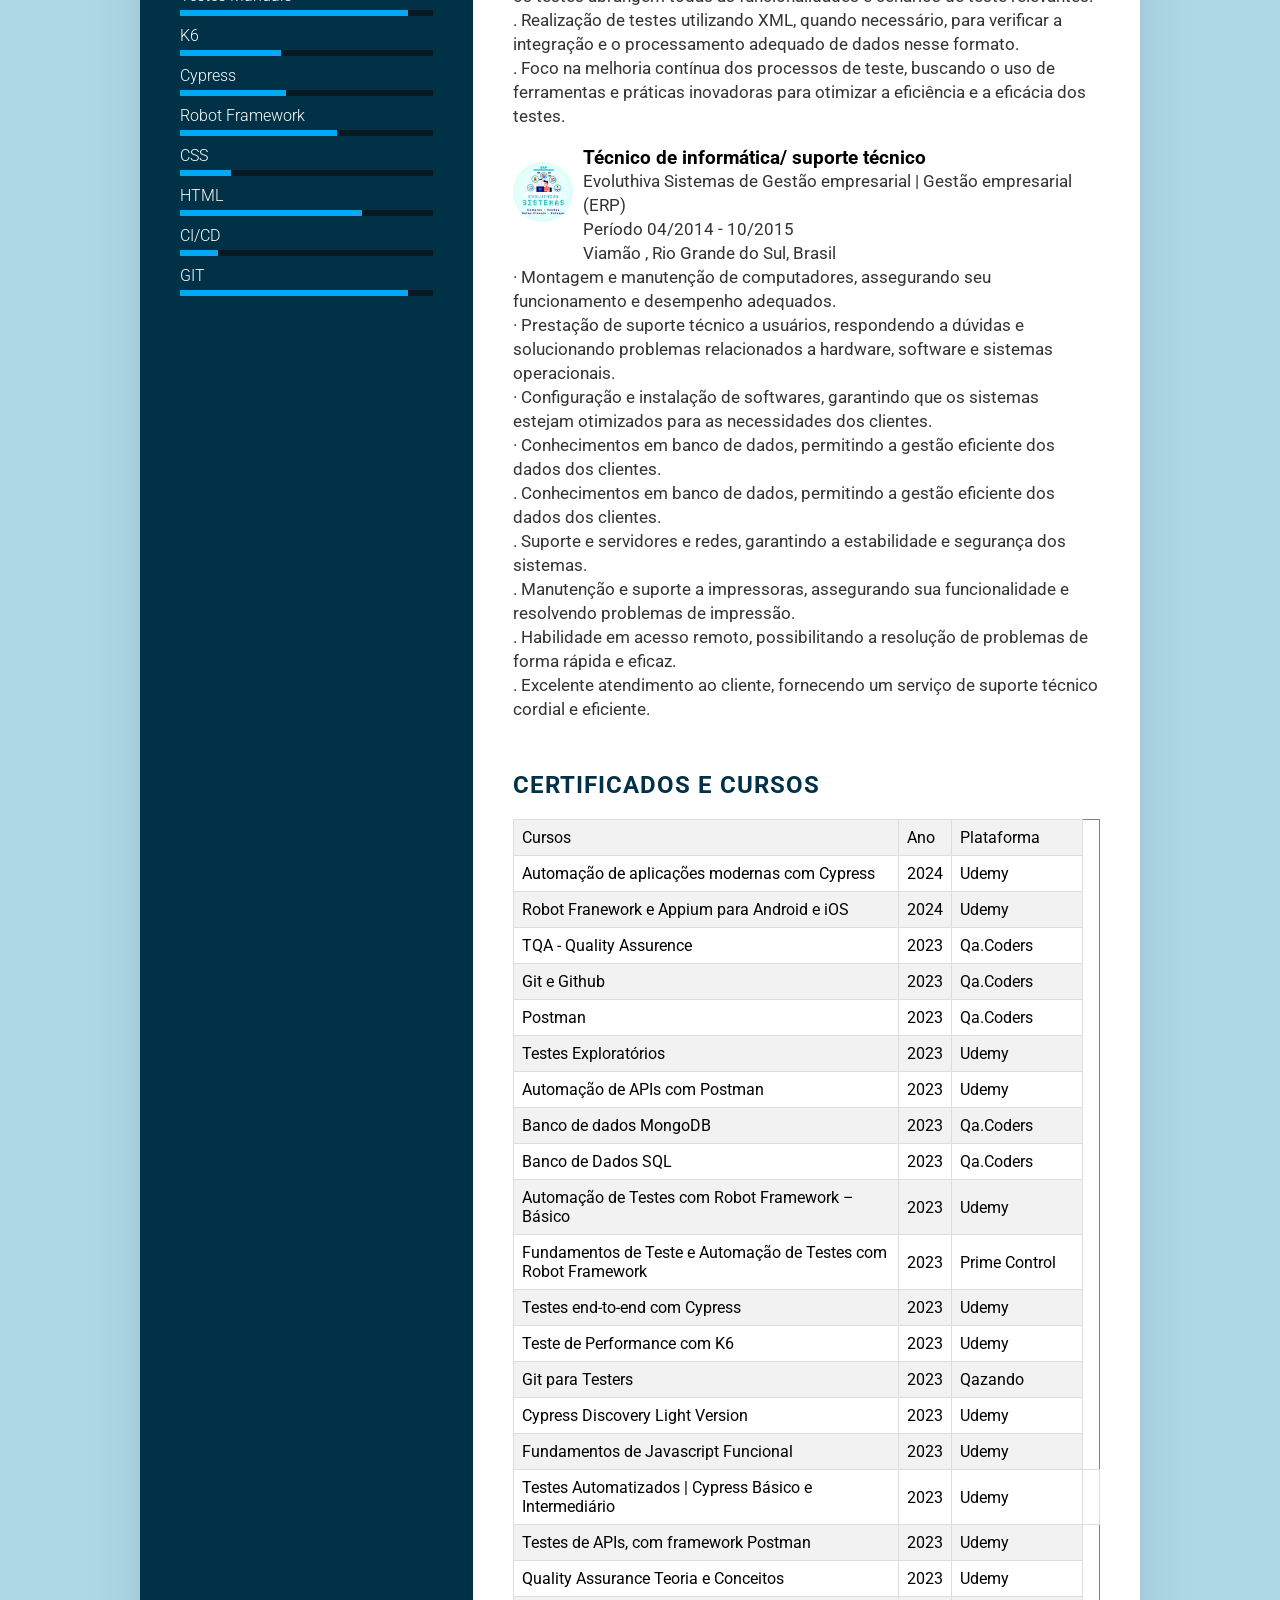
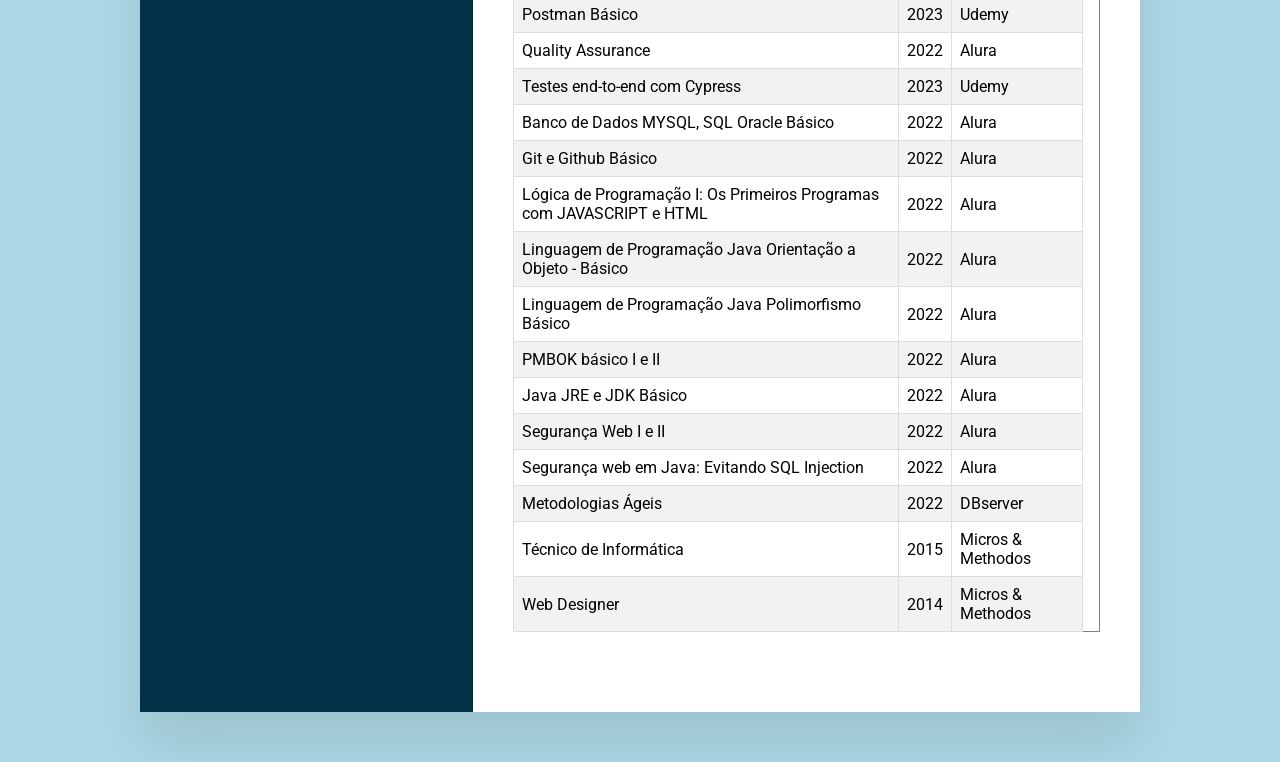
==== commit 9474094d: "ataulização cv 2025" ====
--- a/index.html
+++ b/index.html
@@ -245,6 +245,26 @@
                         <!-- Adicione sua descrição pessoal aqui -->
                         <p>Analista de Qualidade e Testes com ênfase em Testes Backend, Testes Manuais, Testes de APIs, entusiasta de Automação de Testes de Software.</p><br>
                         <p>A partir do desligamento da DBserver em novembro de 2022, decidi fazer uma pausa para me dedicar aos meus estudos. Durante esse período, estou focado para a busca do conhecimento e do aprimoramento pessoal.</p>
+                    </div>
+                    <div class="about">
+                        <div class="exp-prof">
+                            <h2 class="title2">Experiências profissionais</h2>
+                            <img src="./images/engineeringbr_logo.jpg" alt="Imagem">
+                            <div class="text">
+                              <h3>Analista de Testes QA</h3>
+                              <p>Engineering Brasil | Tecnologia da Informação</p>
+                              <p>Período 05/2024 - atualmente</p>
+                              <p>São Paulo, Brasil</p>
+                            </div>
+                        </div>
+                        <div class="text">
+                            <p>·  Estou há um ano na Engineering Brasil, atuando como Analista de Testes Júnior, com 
+                           foco em testes manuais e de APIs, no cliente TIM, no segmento de telecomunicações, 
+                           para o projeto de e-commerce. 
+                           <br>.Também acumulo experiência como QA em 
+                             automação de testes Web e Mobile, tendo atuado em projetos para outros clientes, como Enel e Sabesp.
+                        </p>
+                        </div>
                 </div>
                 <div class="about">
                     <div class="exp-prof">
@@ -327,6 +347,15 @@
                                     <td>Cursos</td>
                                     <td>Ano</td>
                                     <td>Plataforma</td>
+                                    <tr>
+                                <td>Automação de aplicações modernas com Cypress</td>
+                                    <td>2024</td>
+                                    <td>Udemy</td>
+                                </tr> 
+                                <td>Robot Franework e Appium para Android e iOS</td>
+                                <td>2024</td>
+                                <td>Udemy</td>
+                            </tr>   
                                 <tr>
                                     <td>TQA - Quality Assurence</td>
                                     <td>2023</td>
